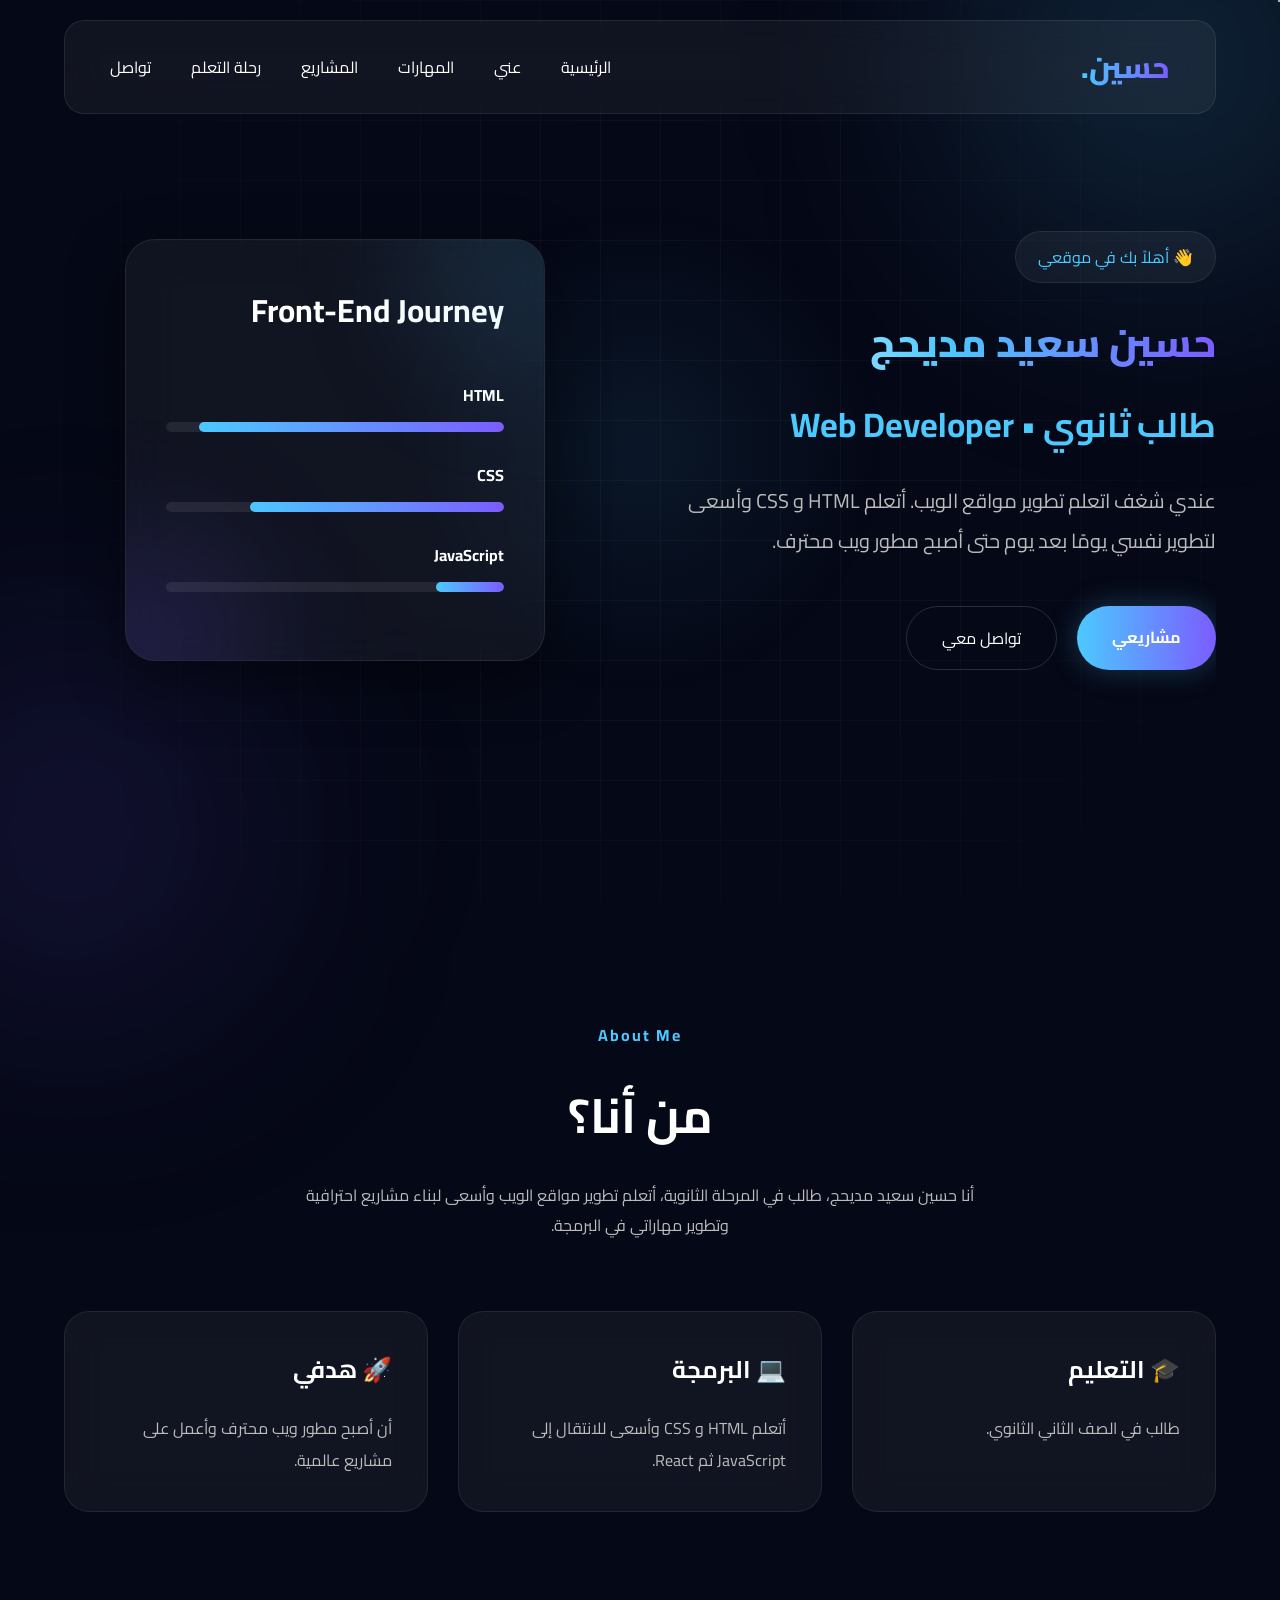
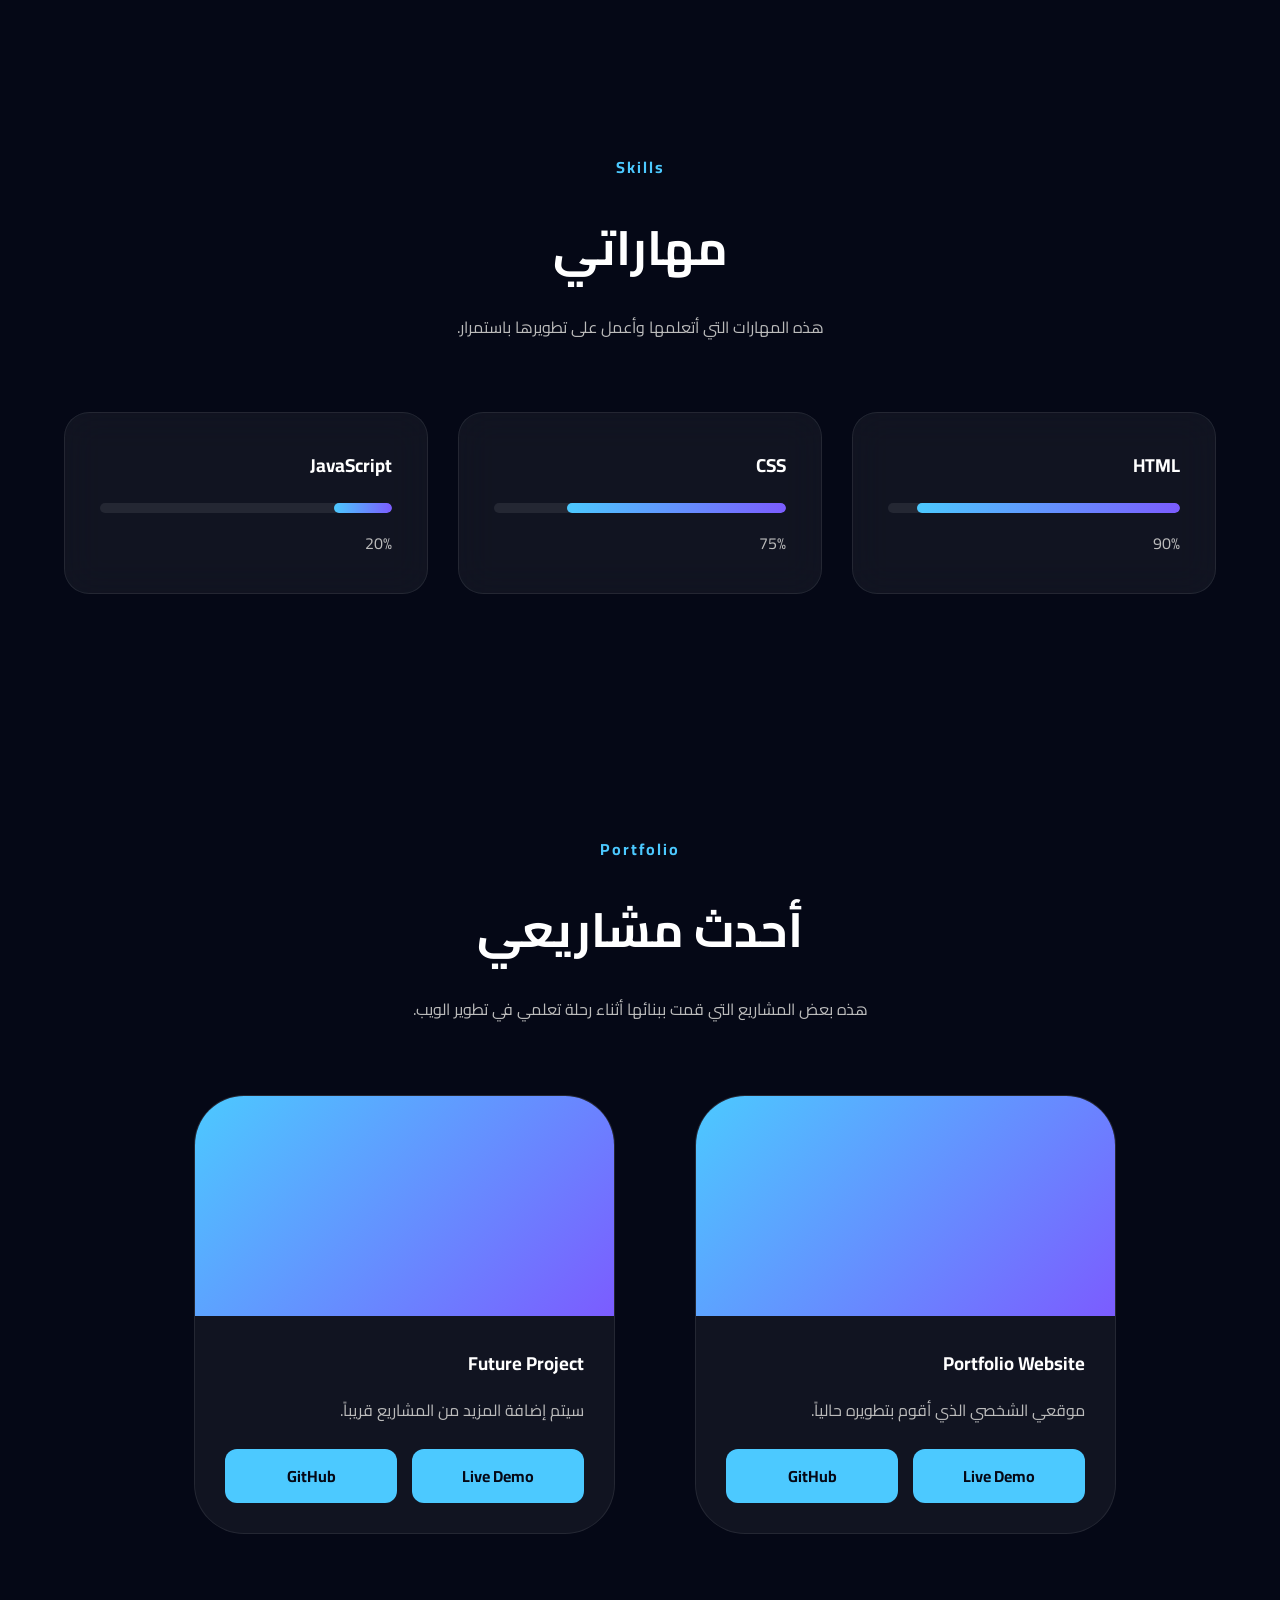
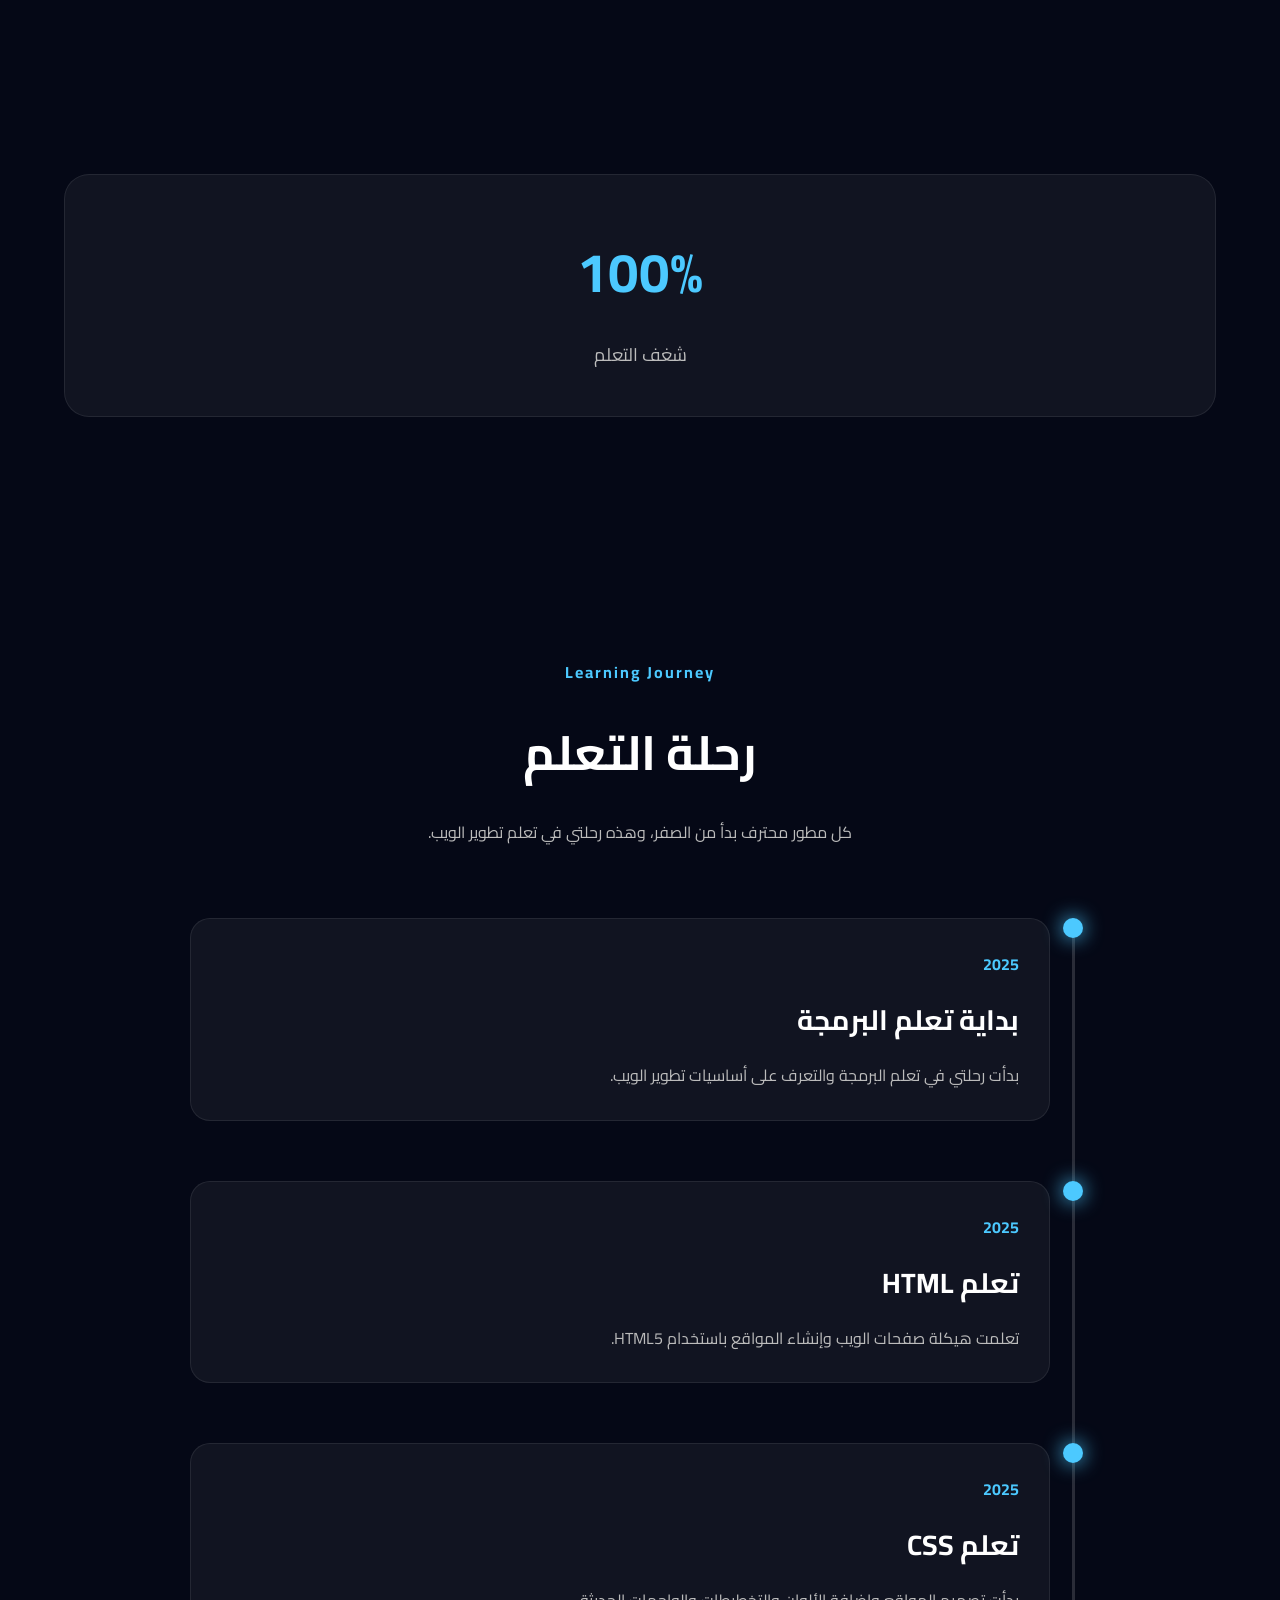
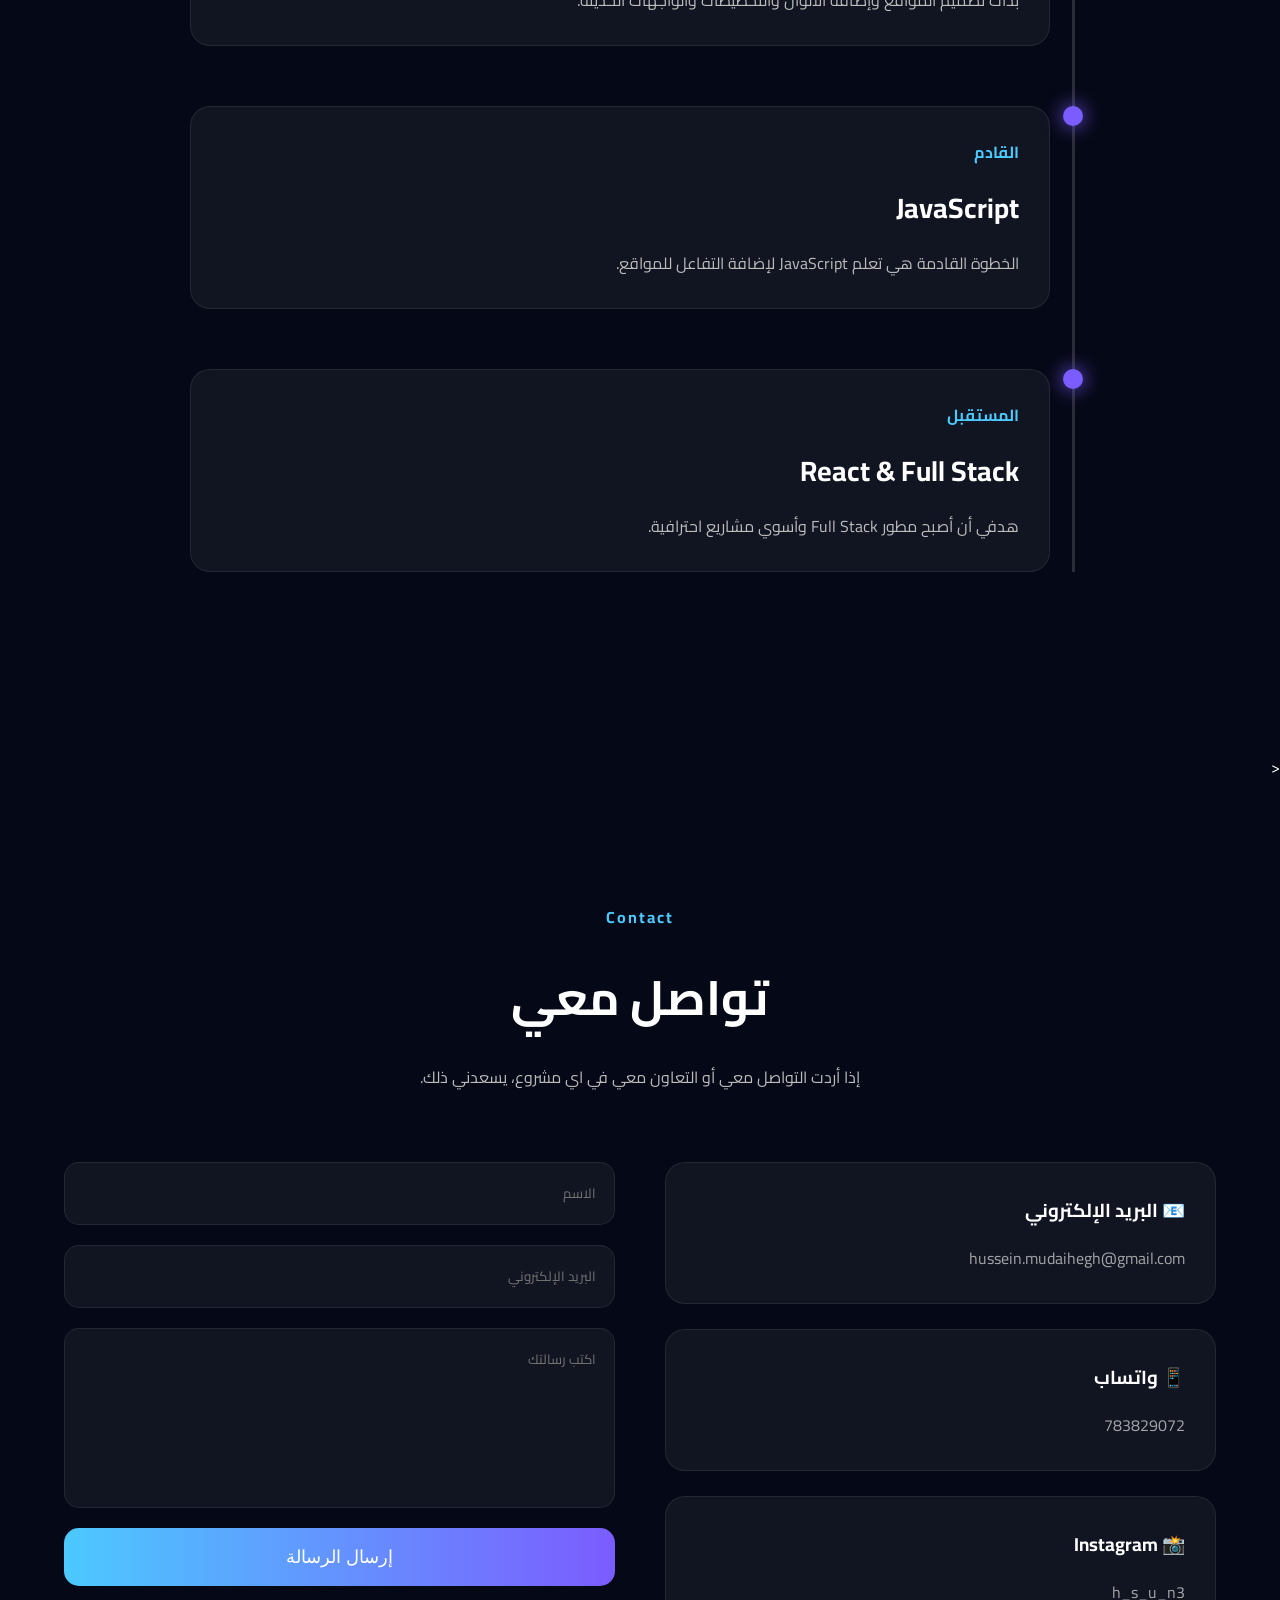
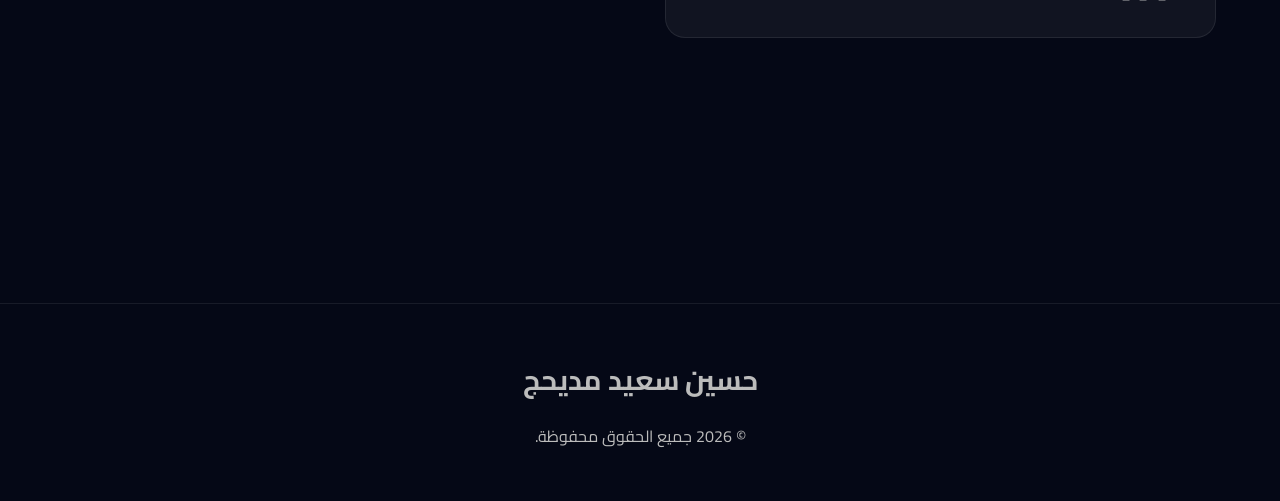
==== index.html @ 12950cfb "Add files via upload" ====
<!DOCTYPE html>
<html lang="ar" dir="rtl">

<head>
    <meta charset="UTF-8">
    <meta name="viewport" content="width=device-width, initial-scale=1.0">

    <title>حسين سعيد مديحج</title>

    <meta name="description" content="الموقع الشخصي لحسين سعيد مديحج">

    <link rel="stylesheet" href="css/style.css">
    <link rel="stylesheet" href="css/animations.css">
    <link rel="stylesheet" href="css/responsive.css">
    <link rel="icon" href="12.png" type="image/png">

    <!-- Google Font -->

    <link rel="preconnect" href="https://fonts.googleapis.com">

    <link rel="preconnect" href="https://fonts.gstatic.com" crossorigin>

    <link href="https://fonts.googleapis.com/css2?family=Cairo:wght@300;400;600;700;800&display=swap" rel="stylesheet">

</head>

<body>
  <div id="stars"></div>

    <!-- ========================= -->
    <!-- Background -->
    <!-- ========================= -->

    <div class="blur blur1"></div>
    <div class="blur blur2"></div>

    <!-- ========================= -->
    <!-- Navbar -->
    <!-- ========================= -->

    <header>

        <nav class="navbar">

            <a href="#" class="logo">
                حسين.
            </a>

            <ul>

              <li><a href="#hero">الرئيسية</a></li>
          
              <li><a href="#about">عني</a></li>
          
              <li><a href="#skills">المهارات</a></li>
          
              <li><a href="#projects">المشاريع</a></li>
          
              <li><a href="#journey">رحلة التعلم</a></li>
          
              <li><a href="#contact">تواصل</a></li>
          
          </ul>
          
        </nav>

    </header>

    <!-- ========================= -->
    <!-- Hero -->
    <!-- ========================= -->

    <section class="hero" id="hero">

        <div class="hero-left">

            <span class="badge">

                👋 أهلاً بك في موقعي

            </span>

            <h1>

                حسين سعيد مديحج

            </h1>

            <h2>

                طالب ثانوي • Web Developer

            </h2>

            <p>

                عندي شغف اتعلم تطوير مواقع الويب.
                أتعلم HTML و CSS وأسعى لتطوير نفسي يومًا بعد يوم حتى أصبح مطور ويب محترف.

            </p>

            <div class="buttons">

              <a href="#projects" class="primary">مشاريعي</a>
              <a href="#contact" class="secondary">تواصل معي</a>
                
            </div>

        </div>

        <div class="hero-right">

            <div class="glass">

                <div class="light light1"></div>

                <div class="light light2"></div>

                <h3>

                    Front-End Journey

                </h3>

                <div class="skill">

                    <span>HTML</span>

                    <div class="progress">

                        <div class="fill html"></div>

                    </div>

                </div>

                <div class="skill">

                    <span>CSS</span>

                    <div class="progress">

                        <div class="fill css"></div>

                    </div>

                </div>

                <div class="skill">

                    <span>JavaScript</span>

                    <div class="progress">

                        <div class="fill js"></div>

                    </div>

                </div>

            </div>

        </div>

    </section>

    <script src="js/main.js"></script>
    <!-- ========================= -->
<!-- About Me -->
<!-- ========================= -->

<section class="about" id="about">

  <div class="container">

      <div class="section-header">

          <span class="section-tag">
              About Me
          </span>

          <h2>
              من أنا؟
          </h2>

          <p>
              أنا حسين سعيد مديحج، طالب في المرحلة الثانوية، أتعلم تطوير مواقع الويب وأسعى لبناء مشاريع احترافية وتطوير مهاراتي في البرمجة.
          </p>

      </div>

      <div class="about-grid">

          <div class="about-card">

              <h3>🎓 التعليم</h3>

              <p>
                  طالب في الصف الثاني الثانوي.
              </p>

          </div>

          <div class="about-card">

              <h3>💻 البرمجة</h3>

              <p>
                  أتعلم HTML و CSS وأسعى للانتقال إلى JavaScript ثم React.
              </p>

          </div>

          <div class="about-card">

              <h3>🚀 هدفي</h3>

              <p>
                  أن أصبح مطور ويب محترف وأعمل على مشاريع عالمية.
              </p>

          </div>

      </div>

  </div>

</section>
<!-- ========================= -->
<!-- Skills -->
<!-- ========================= -->

<section class="skills" id="skills">

  <div class="container">

      <div class="section-header">

          <span class="section-tag">
              Skills
          </span>

          <h2>
              مهاراتي
          </h2>

          <p>
              هذه المهارات التي أتعلمها وأعمل على تطويرها باستمرار.
          </p>

      </div>

      <div class="skills-grid">

          <div class="skill-card">
              <h3>HTML</h3>

              <div class="progress">
                  <div class="fill html"></div>
              </div>

              <span>90%</span>

          </div>

          <div class="skill-card">

              <h3>CSS</h3>

              <div class="progress">
                  <div class="fill css"></div>
              </div>

              <span>75%</span>

          </div>

          <div class="skill-card">

              <h3>JavaScript</h3>

              <div class="progress">
                  <div class="fill js"></div>
              </div>

              <span>20%</span>

          </div>

      </div>

  </div>

</section>
<!-- ========================= -->
<!-- Projects -->
<!-- ========================= -->

<section class="projects" id="projects">  

  <div class="container">

      <div class="section-header">

          <span class="section-tag">
              Portfolio
          </span>

          <h2>
              أحدث مشاريعي
          </h2>

          <p>
              هذه بعض المشاريع التي قمت ببنائها أثناء رحلة تعلمي في تطوير الويب.
          </p>

      </div>

      <div class="projects-grid">


          <div class="project-card">

              <div class="project-image"></div>

              <div class="project-content">

                  <h3>Portfolio Website</h3>

                  <p>
                      موقعي الشخصي الذي أقوم بتطويره حالياً.
                  </p>

                  <div class="project-buttons">

                      <a href="#">Live Demo</a>

                      <a href="#">GitHub</a>

                  </div>

              </div>

          </div>

          <div class="project-card">

              <div class="project-image"></div>

              <div class="project-content">

                  <h3>Future Project</h3>

                  <p>
                      سيتم إضافة المزيد من المشاريع قريباً.
                  </p>

                  <div class="project-buttons">
                    <a href="projects.html">Live Demo</a>

                      <a href="#">GitHub</a>

                  </div>

              </div>

          </div>

      </div>

  </div>

</section>
<!-- ========================= -->
<!-- Statistics -->
<!-- ========================= -->

<section class="stats" id="stats">

  <div class="container">

      <div class="stats-grid">

          <div class="stat-card">

              <h2>100%</h2>

              <p>شغف التعلم</p>

          </div>

      </div>

  </div>

</section>
<!-- ========================= -->
<!-- Learning Journey -->
<!-- ========================= -->

<section class="journey" id="journey">

  <div class="container">

      <div class="section-header">

          <span class="section-tag">
              Learning Journey
          </span>

          <h2>
              رحلة التعلم
          </h2>

          <p>
              كل مطور محترف بدأ من الصفر، وهذه رحلتي في تعلم تطوير الويب.
          </p>

      </div>

      <div class="timeline">

          <div class="timeline-item">

              <div class="timeline-dot"></div>

              <div class="timeline-content">

                  <span>2025</span>

                  <h3>بداية تعلم البرمجة</h3>

                  <p>
                      بدأت رحلتي في تعلم البرمجة والتعرف على أساسيات تطوير الويب.
                  </p>

              </div>

          </div>

          <div class="timeline-item">

              <div class="timeline-dot"></div>

              <div class="timeline-content">

                  <span>2025</span>

                  <h3>تعلم HTML</h3>

                  <p>
                      تعلمت هيكلة صفحات الويب وإنشاء المواقع باستخدام HTML5.
                  </p>

              </div>

          </div>

          <div class="timeline-item">

              <div class="timeline-dot"></div>

              <div class="timeline-content">

                  <span>2025</span>

                  <h3>تعلم CSS</h3>

                  <p>
                      بدأت تصميم المواقع وإضافة الألوان والتخطيطات والواجهات الحديثة.
                  </p>

              </div>

          </div>

          <div class="timeline-item">

              <div class="timeline-dot future"></div>

              <div class="timeline-content">

                  <span>القادم</span>

                  <h3>JavaScript</h3>

                  <p>
                      الخطوة القادمة هي تعلم JavaScript لإضافة التفاعل للمواقع.
                  </p>

              </div>

          </div>

          <div class="timeline-item">

              <div class="timeline-dot future"></div>

              <div class="timeline-content">

                  <span>المستقبل</span>

                  <h3>React & Full Stack</h3>

                  <p>
                      هدفي أن أصبح مطور Full Stack وأسوي مشاريع احترافية.
                  </p>

              </div>

          </div>

      </div>

  </div>

</section>
<!-- ========================= -->
<!-- Contact -->
<!-- ========================= -->

<<section class="contact" id="contact">

  <div class="container">

      <div class="section-header">

          <span class="section-tag">
              Contact
          </span>

          <h2>
              تواصل معي
          </h2>

          <p>
              إذا أردت التواصل معي أو التعاون معي في اي مشروع، يسعدني ذلك.
          </p>

      </div>

      <div class="contact-grid">

          <div class="contact-info">

              <div class="info-card">

                <h3>📧 البريد الإلكتروني</h3>
              
                <a href="mailto:hussein.mudaihegh@gmail.com">
                  <p>hussein.mudaihegh@gmail.com</p>
                </a>
              
              </div>

              <div class="info-card">

                <h3>📱 واتساب</h3>
              
                <a href="https://wa.me/967783829072" target="_blank">
                  <p>783829072</p>
                </a>
              
              </div>

              <div class="info-card">

                <h3>📸 Instagram</h3>
              
                <a href="https://www.instagram.com/h_s_u_n3" target="_blank">
                  <p>h_s_u_n3</p>
                </a>
              
              </div>

          </div>

          <form class="contact-form">

              <input type="text" placeholder="الاسم">

              <input type="email" placeholder="البريد الإلكتروني">

              <textarea placeholder="اكتب رسالتك"></textarea>

              <button type="submit">
                  إرسال الرسالة
              </button>

          </form>

      </div>

  </div>

</section>
<footer>

  <div class="container">

      <h3>حسين سعيد مديحج</h3>

      <p>
          © 2026 جميع الحقوق محفوظة.
      </p>

  </div>

</footer>
<script src="js/main.js"></script>
</body>

</html>
---- css/style.css ----
/* ========================================
   PORTFOLIO WEBSITE
   Author : ChatGPT
   Version : 1.0
======================================== */

/* ==========================
   Reset
========================== */

*{
  margin:0;
  padding:0;
  box-sizing:border-box;
}

html{
  scroll-behavior:smooth;
}

body{

  font-family:"Cairo",sans-serif;

  background:#050816;

  color:#fff;

  overflow-x:hidden;

}

/* ==========================
 Variables
========================== */

:root{

  --primary:#4cc9ff;

  --secondary:#7b5cff;

  --white:#ffffff;

  --gray:#bcbcbc;

  --dark:#050816;

  --glass:rgba(255,255,255,.05);

}

/* ==========================
 Selection
========================== */

::selection{

  background:var(--primary);

  color:#000;

}

/* ==========================
 Scrollbar
========================== */

::-webkit-scrollbar{

  width:10px;

}

::-webkit-scrollbar-track{

  background:#071020;

}

::-webkit-scrollbar-thumb{

  background:linear-gradient(var(--primary),var(--secondary));

  border-radius:30px;

}

/* ==========================
 Background
========================== */

.blur{

  position:fixed;

  border-radius:50%;

  filter:blur(120px);

  z-index:-1;

}

.blur1{

  width:420px;

  height:420px;

  background:#4cc9ff25;

  top:-150px;

  right:-100px;

}

.blur2{

  width:380px;

  height:380px;

  background:#7b5cff20;

  bottom:-120px;

  left:-120px;

}

/* ==========================
 Navbar
========================== */

header{

  position:fixed;

  width:100%;

  top:0;

  z-index:1000;

}

.navbar{

  width:90%;

  max-width:1300px;

  margin:20px auto;

  padding:18px 45px;

  display:flex;

  justify-content:space-between;

  align-items:center;

  background:rgba(255,255,255,.05);

  backdrop-filter:blur(18px);

  border:1px solid rgba(255,255,255,.08);

  border-radius:20px;

}

.logo{

  text-decoration:none;

  font-size:30px;

  font-weight:800;

  background:linear-gradient(90deg,var(--primary),var(--secondary));

  -webkit-background-clip:text;

  -webkit-text-fill-color:transparent;

}

.navbar ul{

  display:flex;

  list-style:none;

  gap:40px;

}

.navbar ul li a{

  position:relative;

  text-decoration:none;

  color:white;

  transition:.3s;

}

.navbar ul li a::after{

  content:"";

  position:absolute;

  right:0;

  bottom:-8px;

  width:0;

  height:2px;

  background:#ffffff;

  border-radius:10px;

  transition:width .35s ease;

}

.navbar ul li a.active::after{
/*=================================
        ACTIVE NAVBAR
=================================*/

.navbar ul li a{

  position:relative;
  color:white;
  text-decoration:none;
  transition:.3s;

}

.navbar ul li a::after{

  content:"";
  position:absolute;
  left:50%;
  bottom:-10px;
  transform:translateX(-50%);
  width:0;
  height:2px;
  background:#4cc9ff;
  border-radius:50px;
  transition:.3s;

}

.navbar ul li a:hover::after{

  width:100%;

}

.navbar ul li a.active{

  color:var(--primary);

}

.navbar ul li a.active::after{

  width:100%;

}
}
/* ==========================
   Hero Section
========================== */

.hero{

  width:90%;

  max-width:1300px;

  margin:auto;

  min-height:100vh;

  display:flex;

  justify-content:space-between;

  align-items:center;

  gap:70px;

}

.hero-left{

  flex:1;

}

.badge{

  display:inline-block;

  padding:10px 22px;

  border-radius:50px;

  background:rgba(255,255,255,.05);

  border:1px solid rgba(255,255,255,.08);

  margin-bottom:30px;

  color:var(--primary);

}

.hero-left h1{

  font-size:40px;

  line-height:1.5;

  margin-bottom:20px;

  font-weight:800;

}

.hero-left h2{

  color:var(--primary);

  font-size:34px;

  margin-bottom:25px;

  font-weight:700;

}

.hero-left p{

  color:var(--gray);

  font-size:20px;

  line-height:2;

  max-width:650px;

  margin-bottom:45px;
  
}

/* ==========================
 Buttons
========================== */

.buttons{

  display:flex;

  gap:20px;

}

.primary{

  text-decoration:none;

  padding:16px 35px;

  border-radius:50px;

  background:linear-gradient(
      90deg,
      var(--primary),
      var(--secondary)
  );

  color:white;

  font-weight:bold;

  transition:.35s;

}

.primary:hover{

  transform:translateY(-6px);

  box-shadow:

  0 20px 40px rgba(76,201,255,.35);

}

.secondary{

  text-decoration:none;

  padding:16px 35px;

  border-radius:50px;

  border:1px solid rgba(255,255,255,.15);

  color:white;

  transition:.35s;

}

.secondary:hover{

  background:white;

  color:#050816;

}

/* ==========================
 Right Side
========================== */

.hero-right{

  flex:1;

  display:flex;

  justify-content:center;

}
/* ==========================
   Glass Card
========================== */

.glass{

  width:420px;

  padding:40px;

  border-radius:30px;

  background:rgba(255,255,255,.05);

  backdrop-filter:blur(25px);

  border:1px solid rgba(255,255,255,.08);

  position:relative;

  overflow:hidden;

  box-shadow:

  0 20px 60px rgba(0,0,0,.4);

}

.glass h3{

  font-size:32px;

  margin-bottom:40px;

}

.skill{

  margin-bottom:28px;

}

.skill span{

  display:block;

  margin-bottom:12px;

  font-weight:700;

}

.progress{

  width:100%;

  height:10px;

  background:rgba(255,255,255,.08);

  border-radius:30px;

  overflow:hidden;

}

.fill{

  height:100%;

  border-radius:30px;

  background:linear-gradient(
      90deg,
      var(--primary),
      var(--secondary)
  );

}

.html{

  width:90%;

}

.css{

  width:75%;

}

.js{

  width:20%;

}

/* ==========================
 Lights
========================== */

.light{

  position:absolute;

  border-radius:50%;

  filter:blur(70px);

}

.light1{

  width:170px;

  height:170px;

  background:#4cc9ff30;

  top:-60px;

  right:-60px;

}

.light2{

  width:170px;

  height:170px;

  background:#7b5cff30;

  bottom:-60px;

  left:-60px;

}

.glass:hover{

  transform:translateY(-10px);

  transition:.4s;

}
/* ==========================
   Section Spacing
========================== */

section{

  padding:120px 0;

}

.container{

  width:90%;

  max-width:1300px;

  margin:auto;

}

.title{

  font-size:48px;

  margin-bottom:20px;

  text-align:center;

}

.subtitle{

  text-align:center;

  color:var(--gray);

  max-width:700px;

  margin:0 auto 80px;

  line-height:2;

}

/* ==========================
 Hover Effects
========================== */

.navbar{

  transition:.35s;

}

.navbar:hover{

  background:rgba(255,255,255,.08);

}

.logo{

  transition:.35s;

}

.logo:hover{

  transform:scale(1.08);

}

.primary,
.secondary,
.glass{

  transition:.35s ease;

}

.primary:active{

  transform:scale(.95);

}

.secondary:active{

  transform:scale(.95);

}

/* ==========================
 Smooth Animation
========================== */

.hero-left{

  animation:leftAnimation 1s ease;

}

.hero-right{

  animation:rightAnimation 1s ease;

}

@keyframes leftAnimation{

  from{

      opacity:0;

      transform:translateX(-80px);

  }

  to{

      opacity:1;

      transform:translateX(0);

  }

}

@keyframes rightAnimation{

  from{

      opacity:0;

      transform:translateX(80px);

  }

  to{

      opacity:1;

      transform:translateX(0);

  }

}
/* ==========================
   Floating Animation
========================== */

.glass{

  animation:floating 5s ease-in-out infinite;

}

@keyframes floating{

  0%{

      transform:translateY(0);

  }

  50%{

      transform:translateY(-15px);

  }

  100%{

      transform:translateY(0);

  }

}

/* ==========================
 Glow Effect
========================== */

.primary{

  box-shadow:

  0 0 30px rgba(76,201,255,.25);

}

.glass::before{

  content:"";

  position:absolute;

  inset:0;

  background:

  linear-gradient(

  120deg,

  transparent,

  rgba(255,255,255,.06),

  transparent

  );

  transform:translateX(-120%);

  transition:.8s;

}

.glass:hover::before{

  transform:translateX(120%);

}

/* ==========================
 Text Gradient
========================== */

.hero h1{

  background:

  linear-gradient(

  90deg,

  #ffffff,

  #4cc9ff,

  #7b5cff

  );

  -webkit-background-clip:text;

  -webkit-text-fill-color:transparent;

}
/* ==========================
   Footer
========================== */

footer{

  padding:50px 0;

  text-align:center;

  color:var(--gray);

  border-top:1px solid rgba(255,255,255,.08);

  margin-top:120px;

}

/* ==========================
 Responsive
========================== */

@media(max-width:992px){

.hero{

flex-direction:column;

padding-top:180px;

text-align:center;

}

.buttons{

justify-content:center;

}

.navbar{

padding:18px 25px;

}

.navbar ul{

gap:20px;

}

.hero-left h1{

font-size:55px;

}

.hero-left h2{

font-size:28px;

}

}

@media(max-width:768px){

.navbar{

flex-direction:column;

gap:20px;

}

.navbar ul{

flex-wrap:wrap;

justify-content:center;

}

.glass{

width:100%;

}

.hero-left h1{

font-size:42px;

}

.title{

font-size:38px;

}

}
/*=================================
        ABOUT
=================================*/

.about{

  padding:120px 0;

}

.section-header{

  text-align:center;

  margin-bottom:70px;

}

.section-tag{

  color:var(--primary);

  font-weight:bold;

  letter-spacing:2px;

}

.section-header h2{

  font-size:52px;

  margin:20px 0;

}

.section-header p{

  max-width:700px;

  margin:auto;

  color:var(--gray);

  line-height:2;

}

.about-grid{

  display:grid;

  grid-template-columns:repeat(3,1fr);

  gap:30px;

}

.about-card{

  background:rgba(255,255,255,.05);

  backdrop-filter:blur(18px);

  border:1px solid rgba(255,255,255,.08);

  border-radius:25px;

  padding:35px;

  transition:.4s;

}

.about-card:hover{

  transform:translateY(-10px);

  border-color:var(--primary);

  box-shadow:0 20px 40px rgba(76,201,255,.15);

}

.about-card h3{

  margin-bottom:20px;

  font-size:24px;

}

.about-card p{

  color:var(--gray);

  line-height:2;

}
/*=================================
        SKILLS
=================================*/

.skills{

  padding:120px 0;

}

.skills-grid{

  display:grid;

  grid-template-columns:repeat(3,1fr);

  gap:30px;

}

.skill-card{

  background:rgba(255,255,255,.05);

  border:1px solid rgba(255,255,255,.08);

  backdrop-filter:blur(18px);

  border-radius:25px;

  padding:35px;

  transition:.4s;

}

.skill-card:hover{

  transform:translateY(-10px);

  border-color:var(--primary);

  box-shadow:0 20px 40px rgba(76,201,255,.2);

}

.skill-card h3{

  margin-bottom:20px;

}

.skill-card span{

  display:block;

  margin-top:15px;

  color:var(--gray);

}
/*=================================
        PROJECTS
=================================*/

.projects{

  padding:120px 0;

}

.projects-grid{

  display:grid;

  grid-template-columns:repeat(2,1fr);

  gap:80px;

  width:80%;
  margin-right: 100px;


}

.project-card{

  background:rgba(255,255,255,.05);

  border:1px solid rgba(255,255,255,.08);

  border-radius:50px;

  overflow:hidden;

  transition:.4s;


}

.project-card:hover{

  transform:translateY(-12px);

  box-shadow:0 20px 45px rgba(76,201,255,.2);

}

.project-image{

  height:220px;

  background:linear-gradient(
      135deg,
      #4cc9ff,
      #7b5cff
  );

}

.project-content{

  padding:30px;

}

.project-content h3{

  margin-bottom:15px;

}

.project-content p{

  color:var(--gray);

  line-height:1.8;

  margin-bottom:25px;

}

.project-buttons{

  display:flex;

  gap:15px;

}

.project-buttons a{

  flex:1;

  text-align:center;

  padding:12px;

  border-radius:12px;

  text-decoration:none;

  background:var(--primary);

  color:#050816;

  font-weight:bold;

  transition:.3s;

}

.project-buttons a:hover{

  transform:translateY(-4px);

}
/*=================================
        STATISTICS
=================================*/

.stats{

    padding:120px 0;

}

.stats-grid{

    display:inline;

    grid-template-columns:repeat(4,1fr);

    gap:50px;

}

.stat-card{

    background:rgba(255,255,255,.05);

    border:1px solid rgba(255,255,255,.08);

    border-radius:25px;

    padding:45px 20px;

    text-align:center;

    transition:.35s;

}

.stat-card:hover{

    transform:translateY(-10px);

    border-color:var(--primary);

    box-shadow:0 20px 40px rgba(76,201,255,.2);

}

.stat-card h2{

    font-size:55px;

    color:var(--primary);

    margin-bottom:15px;

}

.stat-card p{

    color:var(--gray);

    font-size:18px;

}
/*=================================
      LEARNING JOURNEY
=================================*/

.journey{

  padding:120px 0;

}

.timeline{

  position:relative;

  max-width:900px;

  margin:auto;

  padding-right:40px;

}

.timeline::before{

  content:"";

  position:absolute;

  right:15px;

  top:0;

  width:3px;

  height:100%;

  background:rgba(255,255,255,.15);

}

.timeline-item{

  position:relative;

  margin-bottom:60px;

}

.timeline-dot{

  position:absolute;

  right:-33px;

  width:20px;

  height:20px;

  border-radius:50%;

  background:var(--primary);

  box-shadow:0 0 20px var(--primary);

}

.future{

  background:var(--secondary);

  box-shadow:0 0 20px var(--secondary);

}

.timeline-content{

  background:rgba(255,255,255,.05);

  border:1px solid rgba(255,255,255,.08);

  border-radius:20px;

  padding:30px;

  transition:.35s;

}

.timeline-content:hover{

  transform:translateX(-10px);

  border-color:var(--primary);

}

.timeline-content span{

  color:var(--primary);

  font-weight:bold;

}

.timeline-content h3{

  margin:15px 0;

  font-size:28px;

}

.timeline-content p{

  color:var(--gray);

  line-height:1.8;

}
/*=================================
            CONTACT
=================================*/

.contact{

  padding:120px 0;

}

.contact-grid{

  display:grid;

  grid-template-columns:1fr 1fr;

  gap:50px;}

.info-card {
  background: rgba(255,255,255,.05);
  border: 1px solid rgba(255,255,255,.08);
  padding: 30px;
  border-radius: 20px;
  margin-bottom: 25px;
  transition: all .35s ease;
}

.info-card:hover {
  transform: translateY(-8px);
  background: rgba(255,255,255,.08);
  border: 1px solid rgba(255,255,255,.15);
  box-shadow: 0 10px 30px rgba(0,0,0,.3);
}

.info-card a {
  text-decoration: none;
  color: inherit;
  display: block;
}

.info-card p {
  margin-top: 10px;
  opacity: 0.85;
}
.info-card:hover{

  transform:translateY(-8px);

  border-color:var(--primary);

}

.info-card h3{

  margin-bottom:15px;

}

.info-card p{

  color:var(--gray);

}

.contact-form{

  display:flex;

  flex-direction:column;

  gap:20px;

}

.contact-form input,

.contact-form textarea{

  background:rgba(255,255,255,.05);

  border:1px solid rgba(255,255,255,.08);

  color:white;

  padding:18px;

  border-radius:15px;

  font-family:"Cairo",sans-serif;

  outline:none;

}

.contact-form textarea{

  height:180px;

  resize:none;

}

.contact-form button{

  padding:18px;

  border:none;

  border-radius:15px;

  background:linear-gradient(90deg,var(--primary),var(--secondary));

  color:white;

  font-size:18px;

  cursor:pointer;

  transition:.35s;

}

.contact-form button:hover{

  transform:translateY(-5px);

  box-shadow:0 15px 35px rgba(76,201,255,.3);

}
/*=================================
            FOOTER
=================================*/

footer{

  margin-top:120px;

  padding:50px 20px;

  text-align:center;

  border-top:1px solid rgba(255,255,255,.08);

}

footer h3{

  font-size:28px;

  margin-bottom:15px;

}

footer p{

  color:var(--gray);

}
/*=================================
        STARS BACKGROUND
=================================*/

#stars{

  position:fixed;
  
  top:0;
  
  left:0;
  
  width:100%;
  
  height:100%;
  
  overflow:hidden;
  
  z-index:-2;
  
  }
  
  #stars::before{
  
  content:"";
  
  position:absolute;
  
  width:2px;
  
  height:2px;
  
  background:white;
  
  box-shadow:
  
  50px 80px white,
  120px 150px white,
  200px 300px white,
  340px 180px white,
  500px 100px white,
  620px 350px white,
  760px 220px white,
  900px 150px white,
  1050px 320px white,
  1200px 100px white,
  1350px 260px white,
  1500px 400px white;
  
  animation:starsMove 18s linear infinite;
  
  opacity:.7;
  
  }
  
  @keyframes starsMove{
  
  0%{
  
  transform:translateY(0);
  
  }
  
  100%{
  
  transform:translateY(-400px);
  
  }
  
  }
  /*=================================
     Glow Mouse Background
=================================*/

body::after{

  content:"";
  
  position:fixed;
  
  width:500px;
  
  height:500px;
  
  background:radial-gradient(circle,
  rgba(76,201,255,.08),
  transparent 70%);
  
  top:50%;
  
  left:50%;
  
  transform:translate(-50%,-50%);
  
  pointer-events:none;
  
  z-index:-1;
  
  animation:glowMove 6s ease infinite;
  
  }
  
  @keyframes glowMove{
  
  0%{
  
  transform:translate(-50%,-50%) scale(1);
  
  }
  
  50%{
  
  transform:translate(-45%,-55%) scale(1.2);
  
  }
  
  100%{
  
  transform:translate(-50%,-50%) scale(1);
  
  }
  
  }
  /*=================================
        ACTIVE NAVBAR
=================================*/

.navbar ul li a{

  position:relative;
  transition:.3s;

}

.navbar ul li a::after{

  content:"";
  position:absolute;
  bottom:-8px;
  right:0;
  width:0;
  height:2px;
  background:var(--primary);
  transition:.3s;

}

.navbar ul li a.active::after{

  width:100%;

}

.navbar ul li a.active{

  color:var(--primary);

}
/*=================================
        FLOATING SHAPES
=================================*/

.hero{

  position:relative;

  overflow:hidden;

}

/*=================================
      PREMIUM BACKGROUND
=================================*/

body{

  position:relative;

  overflow-x:hidden;

}

body::before{

  content:"";

  position:fixed;

  inset:0;

  background:

  linear-gradient(rgba(255,255,255,.03) 1px, transparent 1px),

  linear-gradient(90deg, rgba(255,255,255,.03) 1px, transparent 1px);

  background-size:60px 60px;

  mask-image:radial-gradient(circle at center, black 40%, transparent 90%);
  -webkit-mask-image:radial-gradient(circle at center, black 40%, transparent 90%);

  z-index:-3;

  pointer-events:none;

}
/*=================================
        SECTION SPACING
=================================*/

section{

  position:relative;

  padding:140px 0;

}

.section-header{

  text-align:center;

  margin-bottom:70px;

}

.section-header h2{

  font-size:48px;

  margin:20px 0;

}

.section-header p{

  max-width:700px;

  margin:auto;

  color:var(--gray);

  line-height:1.9;

}/*=================================
      PREMIUM BUTTONS
=================================*/

.btn-primary,
.btn-secondary{

    position:relative;

    overflow:hidden;

}

.btn-primary::before,
.btn-secondary::before{

    content:"";

    position:absolute;

    top:0;

    left:-120%;

    width:60%;

    height:100%;

    background:rgba(255,255,255,.35);

    transform:skewX(-25deg);

    transition:.7s;

}

.btn-primary:hover::before,
.btn-secondary:hover::before{

    left:140%;

}

.btn-primary{

    box-shadow:0 15px 40px rgba(76,201,255,.25);

}

.btn-primary:hover{

    transform:translateY(-6px);

    box-shadow:0 20px 50px rgba(76,201,255,.45);

}

.btn-secondary:hover{

    transform:translateY(-6px);

}
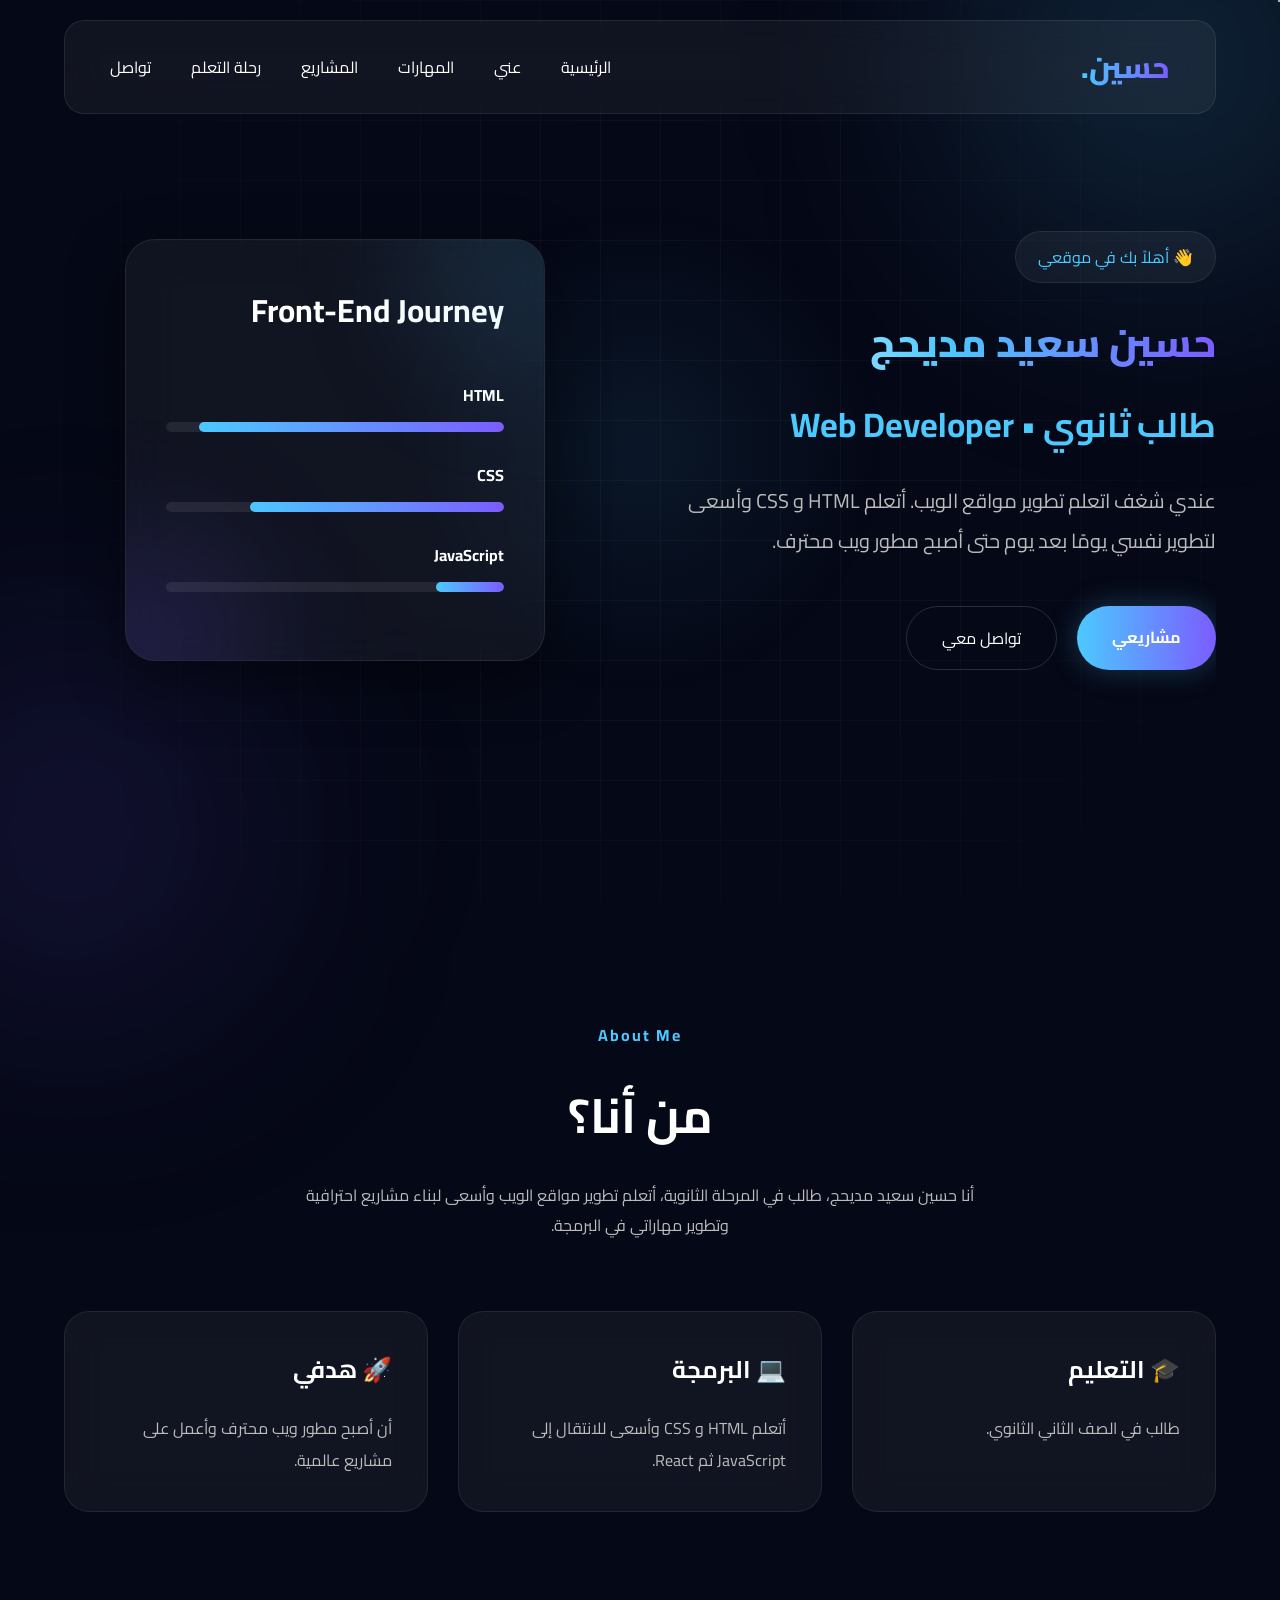
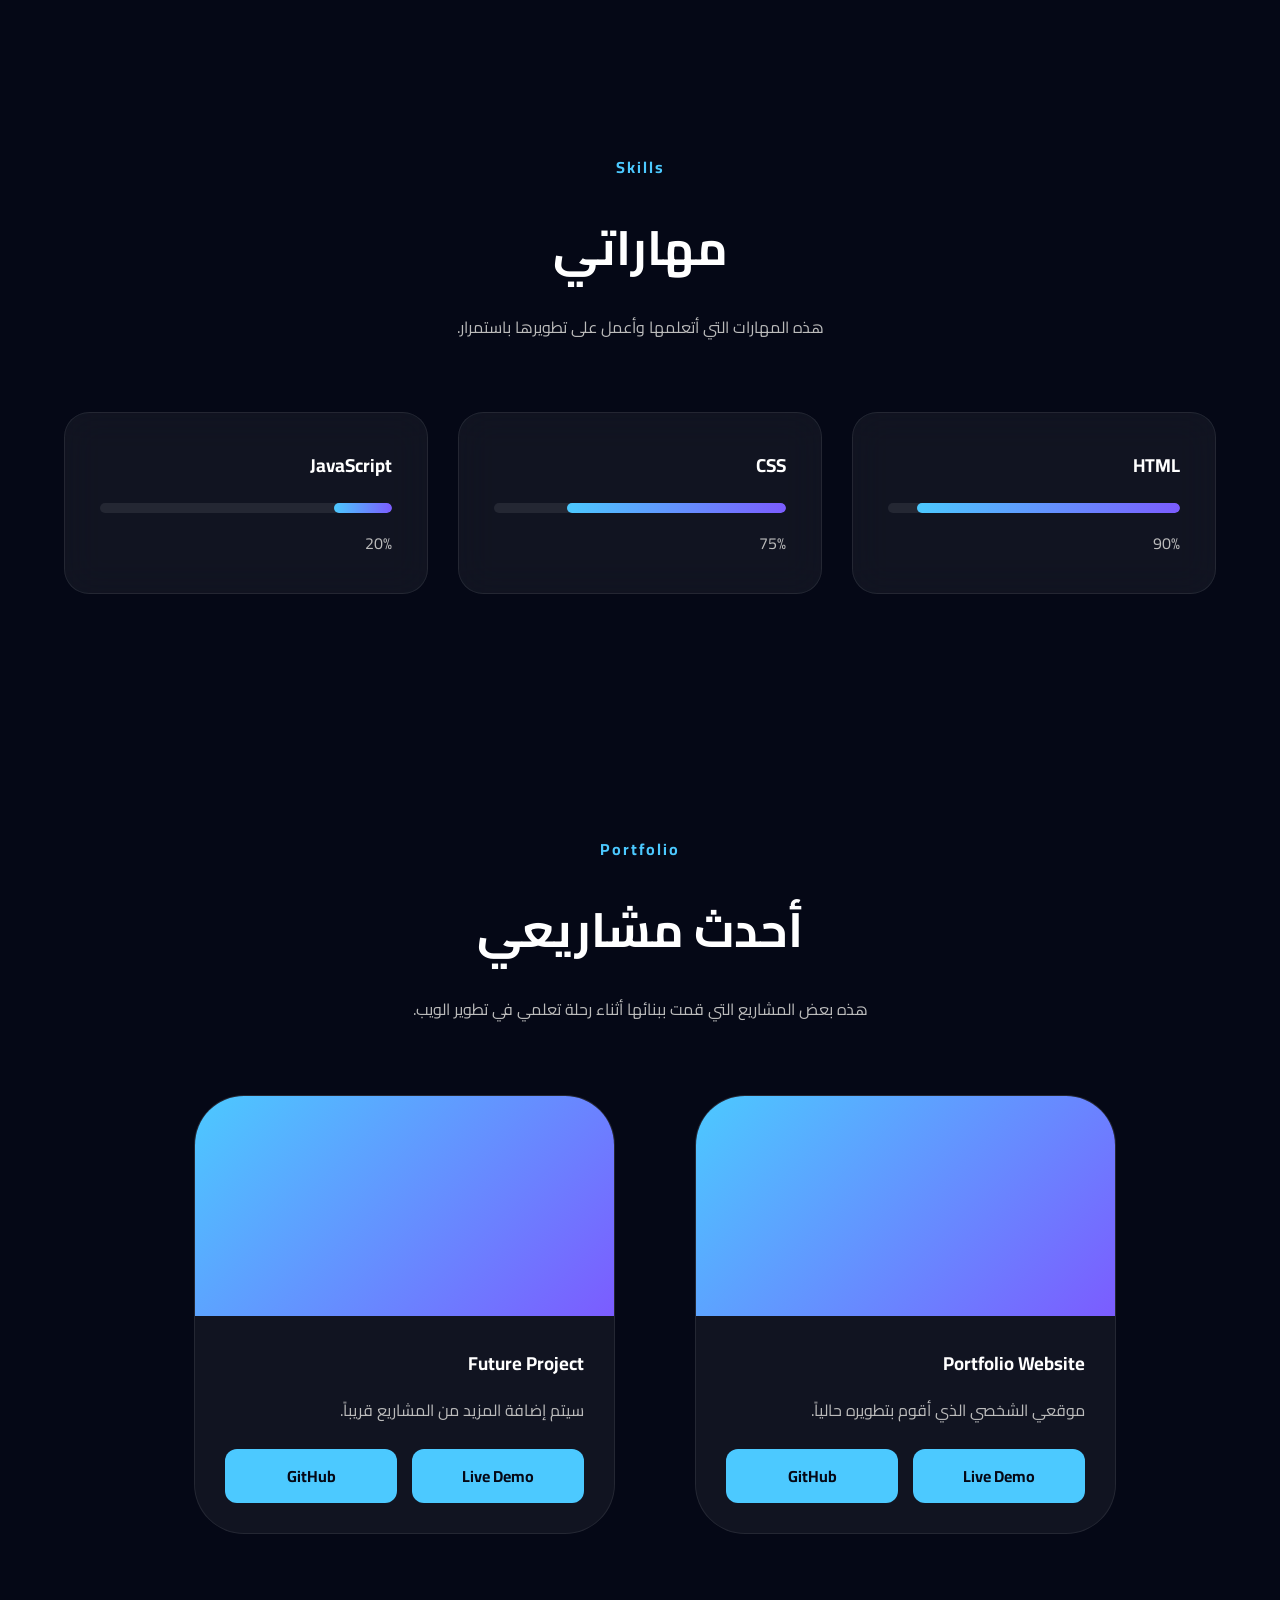
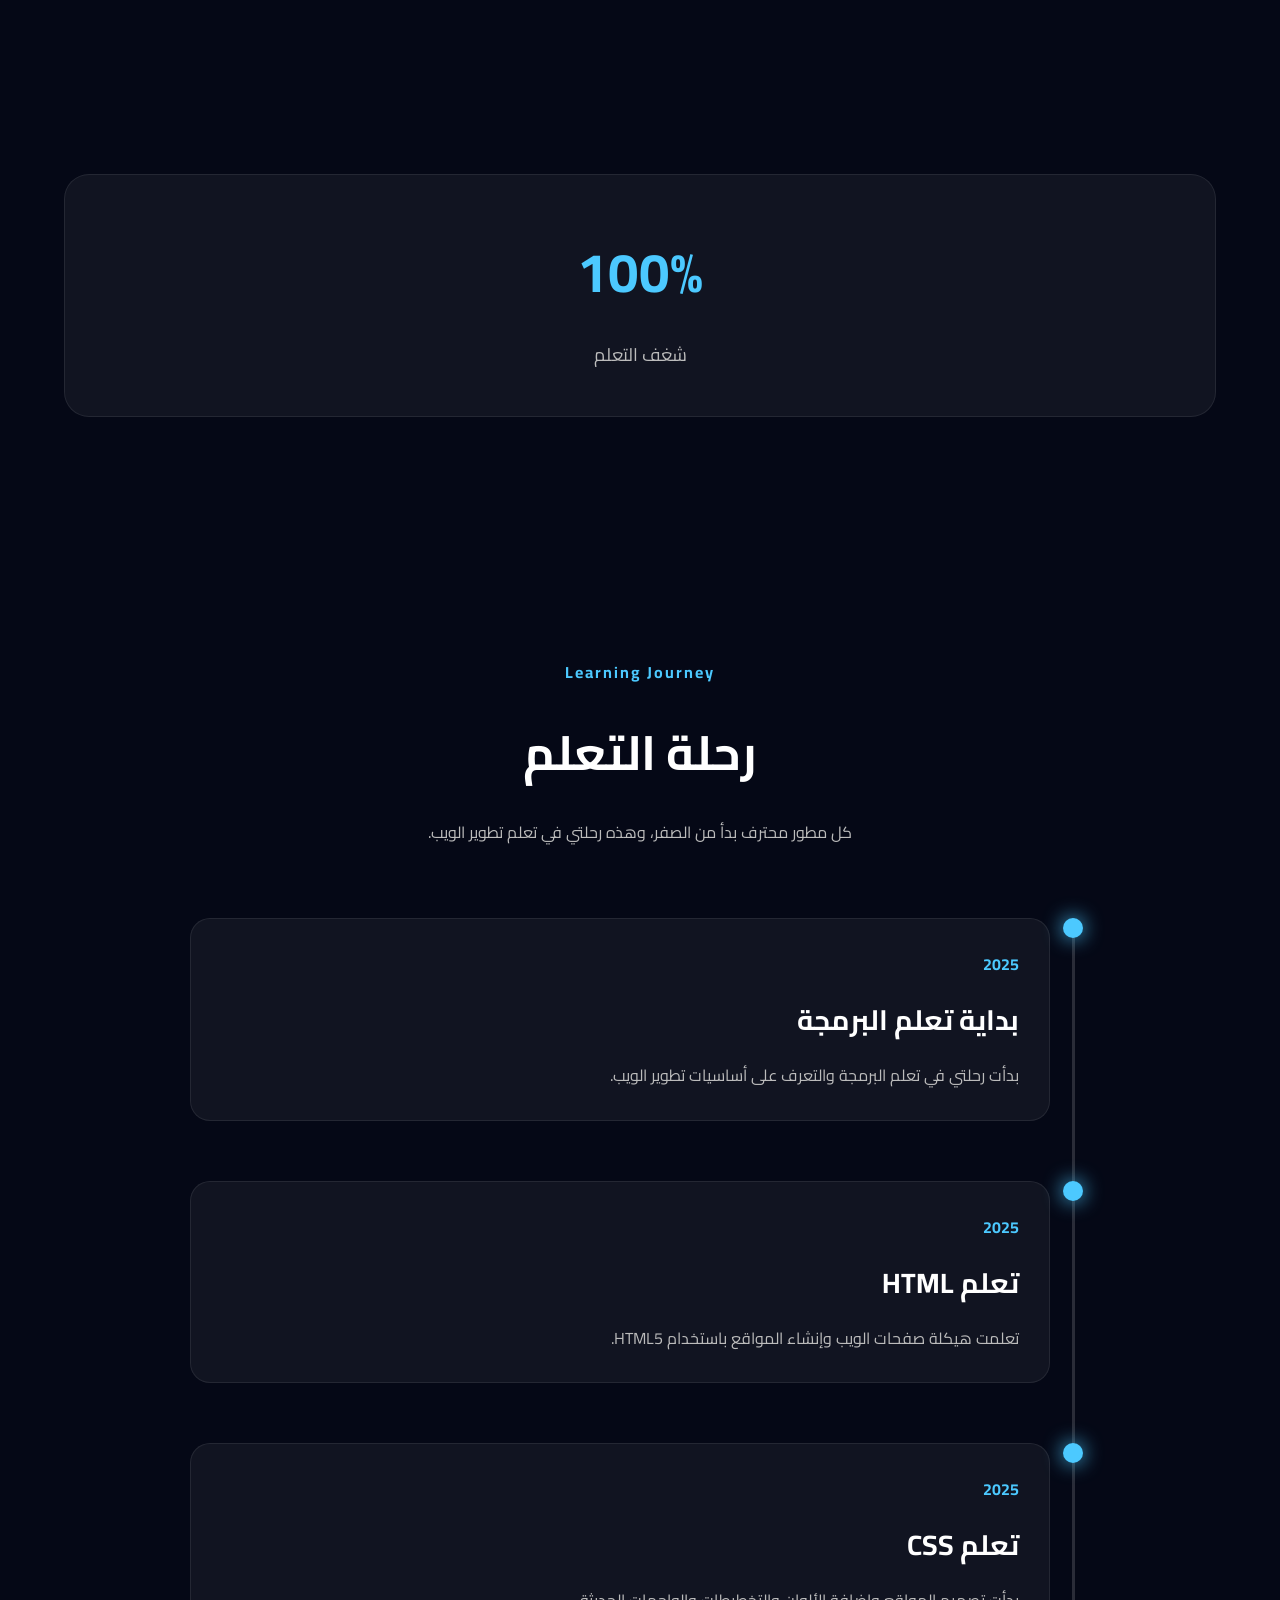
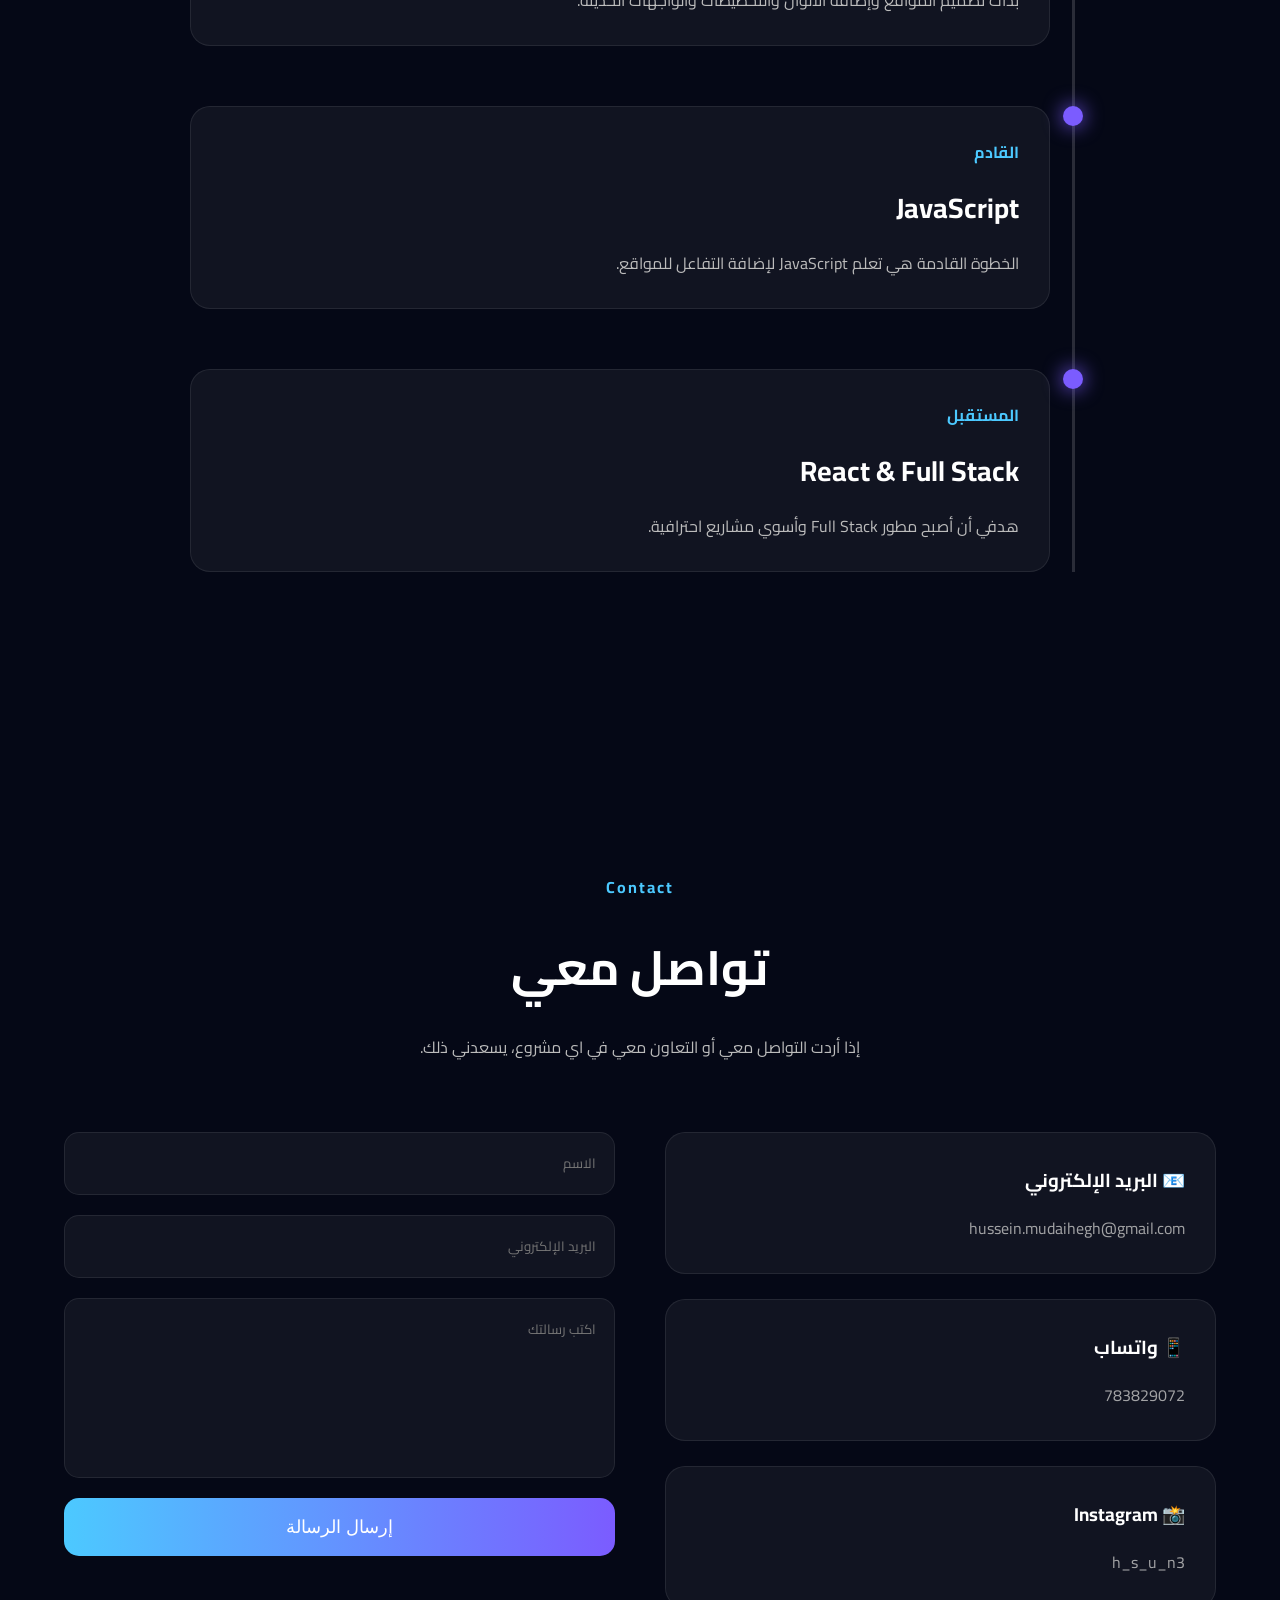
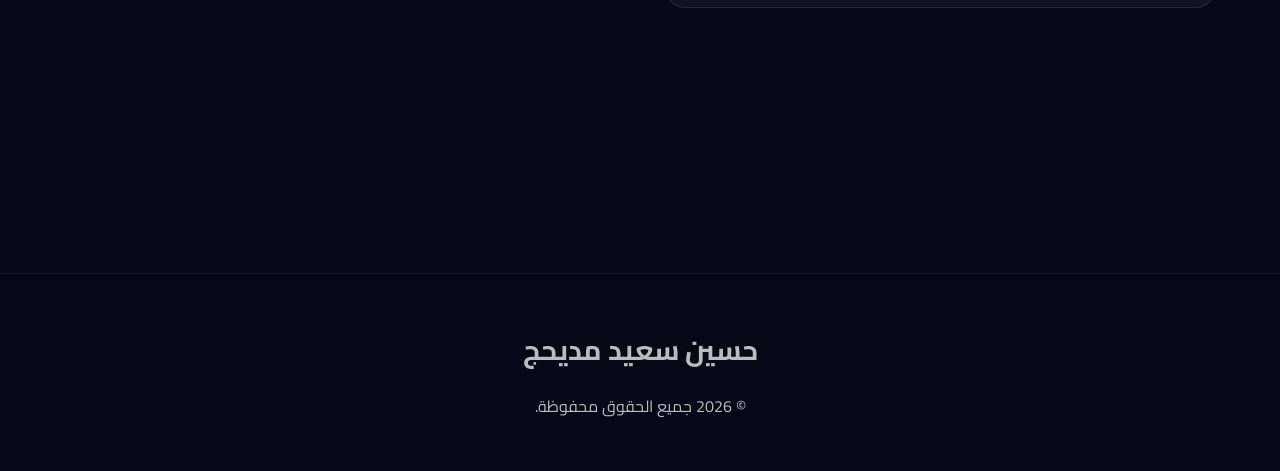
==== commit df217d2d: "Add files via upload" ====
--- a/index.html
+++ b/index.html
@@ -519,7 +519,7 @@
 <!-- Contact -->
 <!-- ========================= -->
 
-<<section class="contact" id="contact">
+<section class="contact" id="contact">
 
   <div class="container">
 
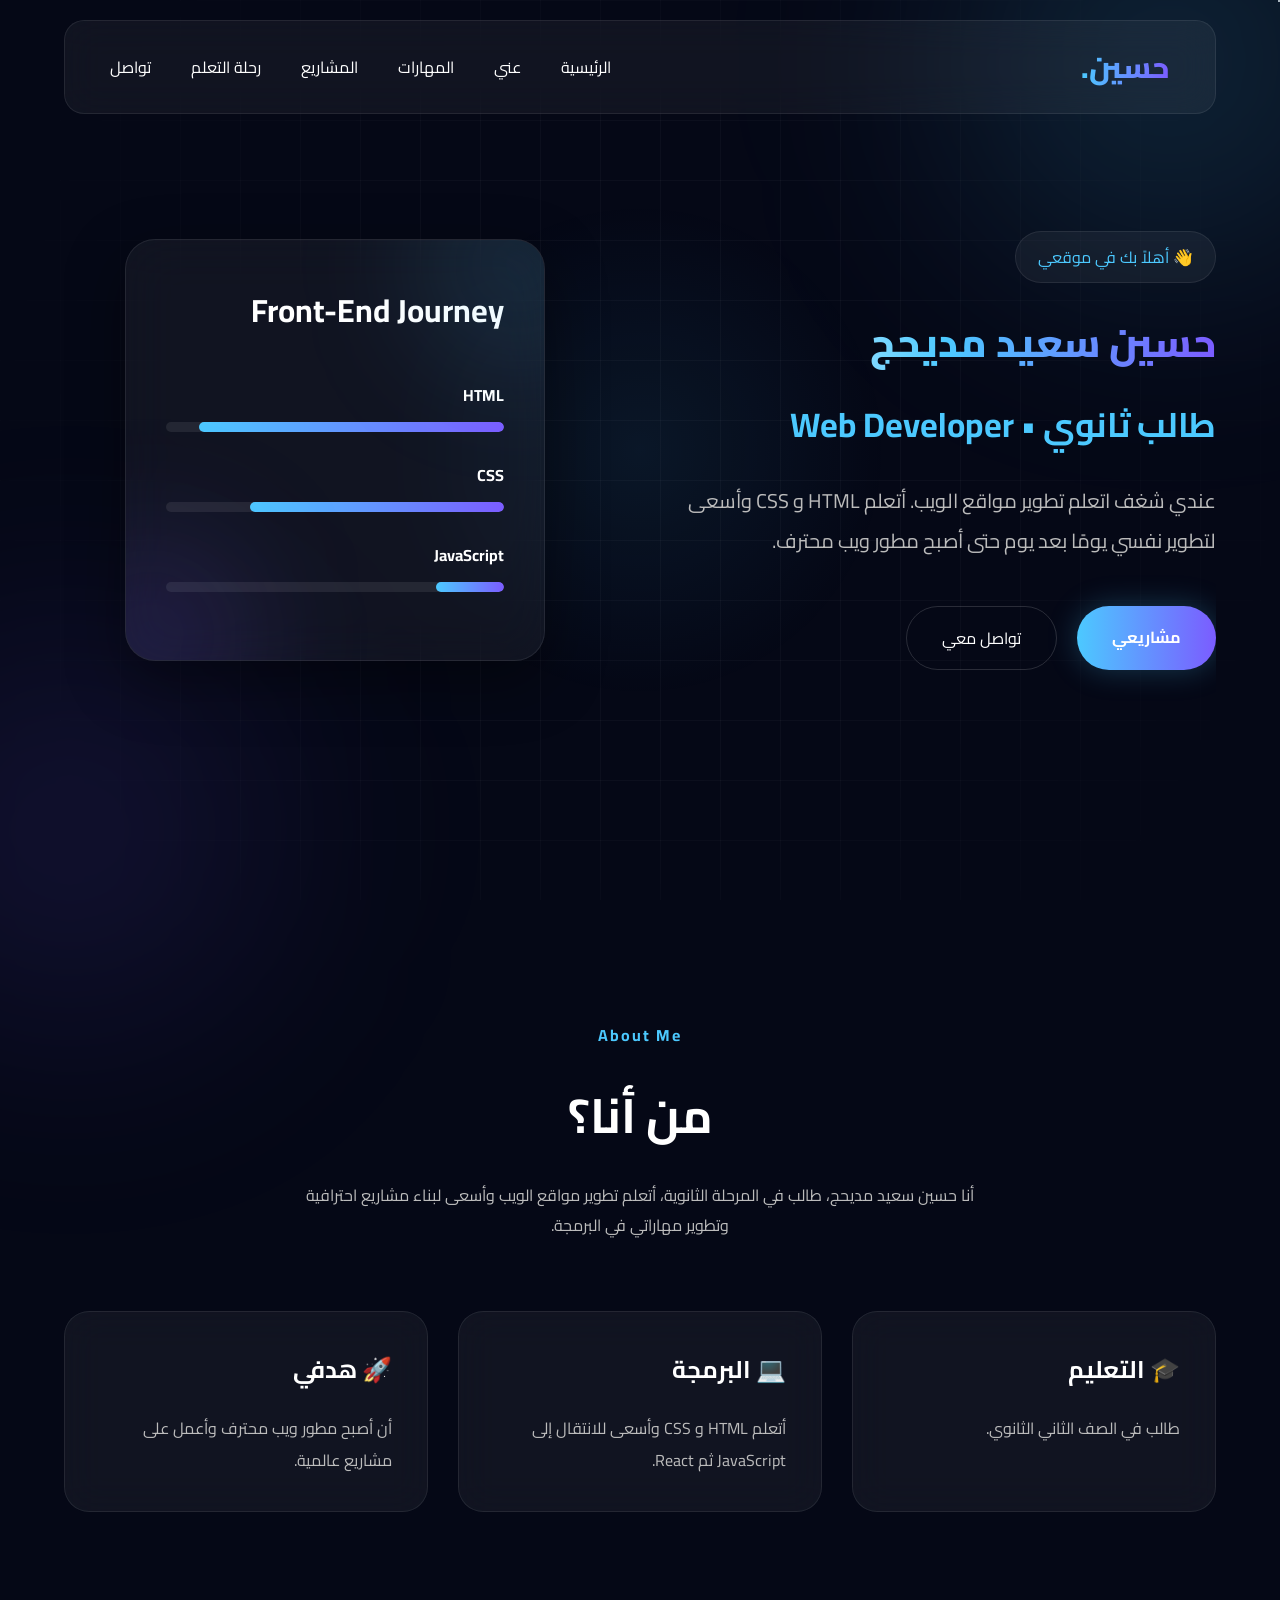
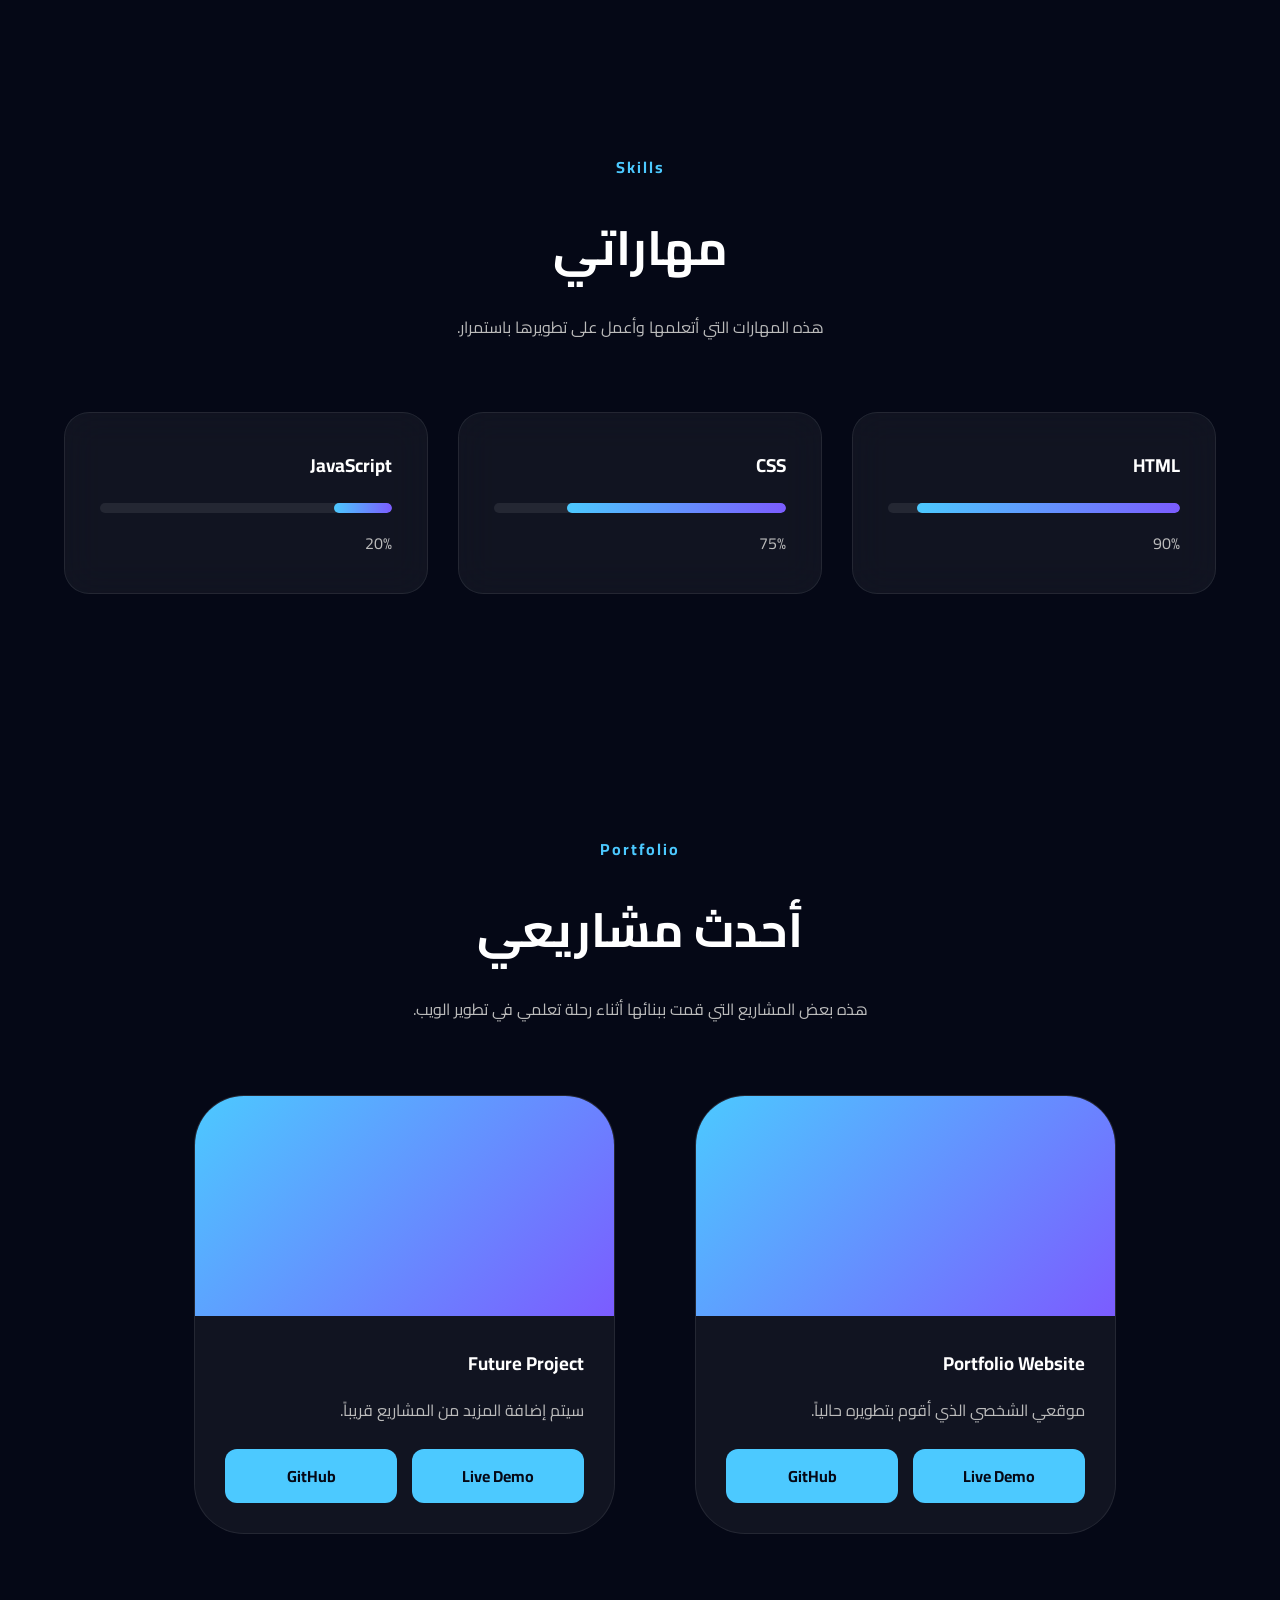
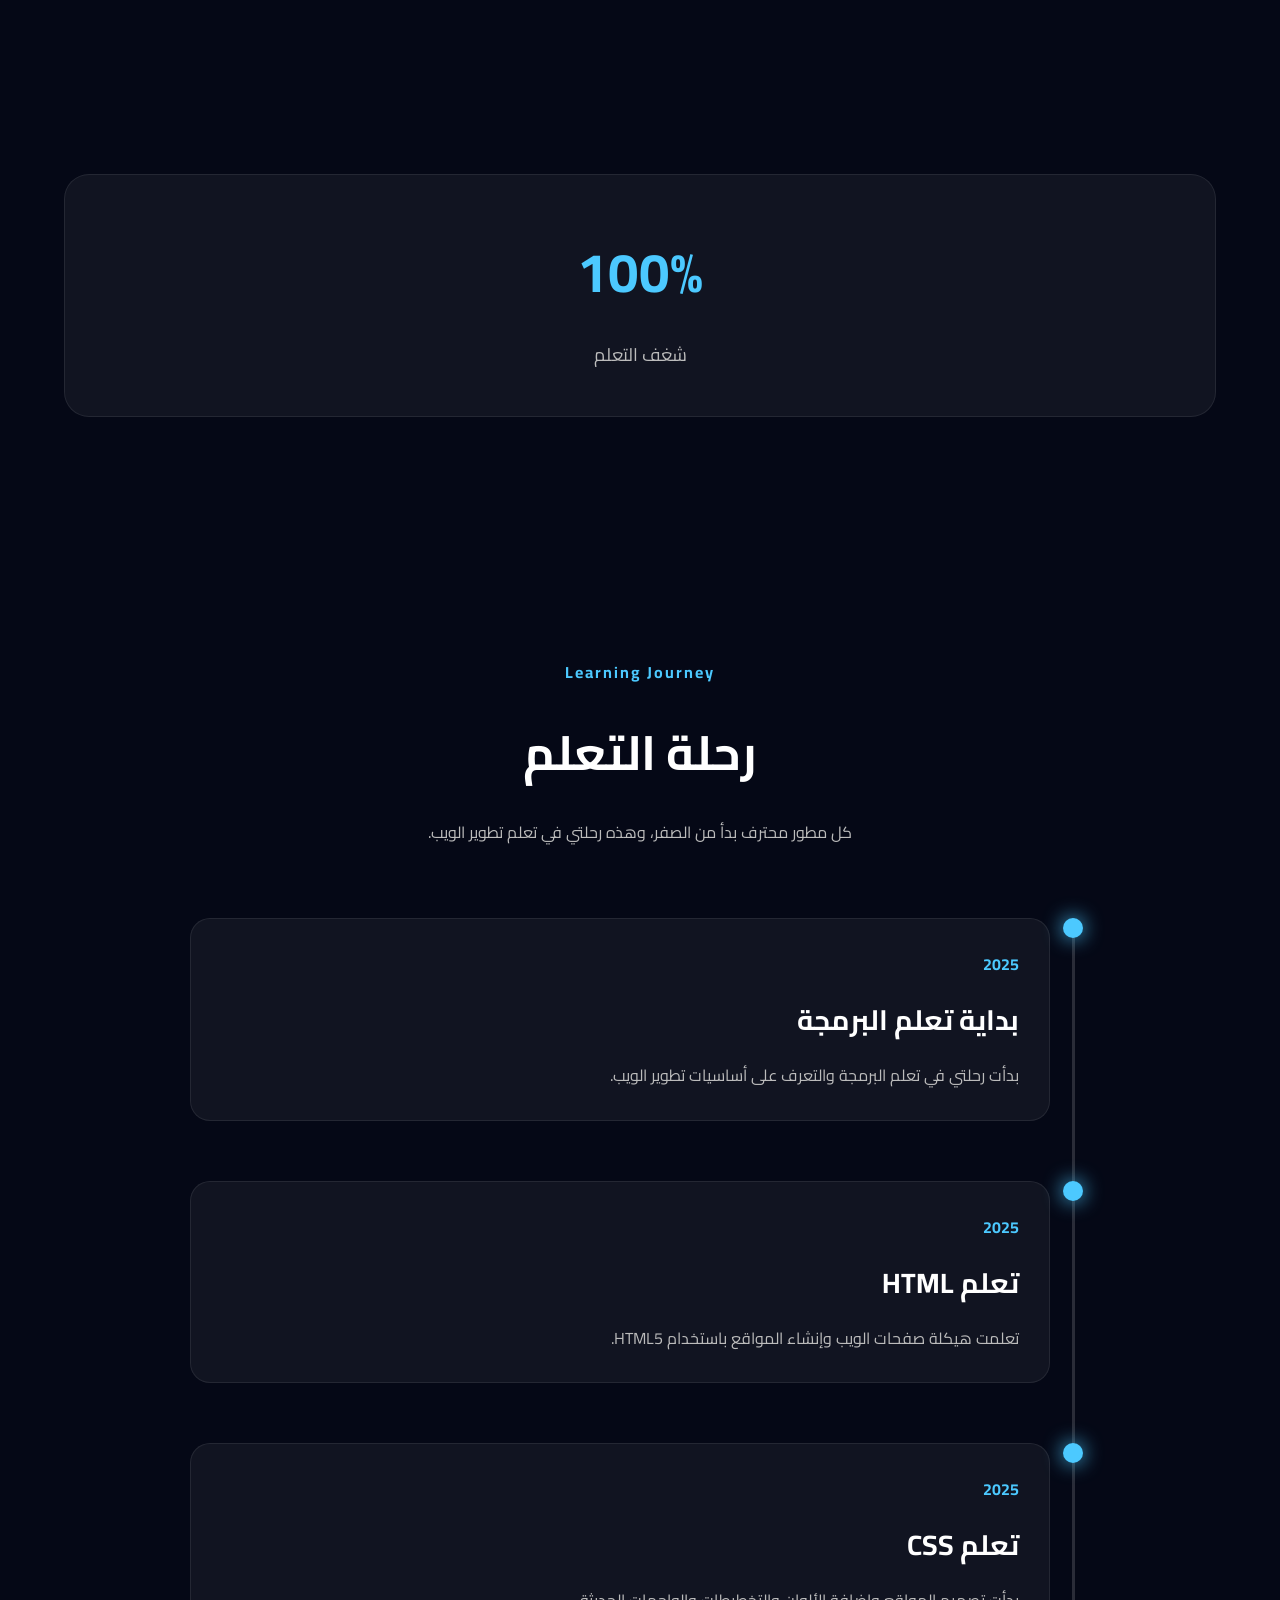
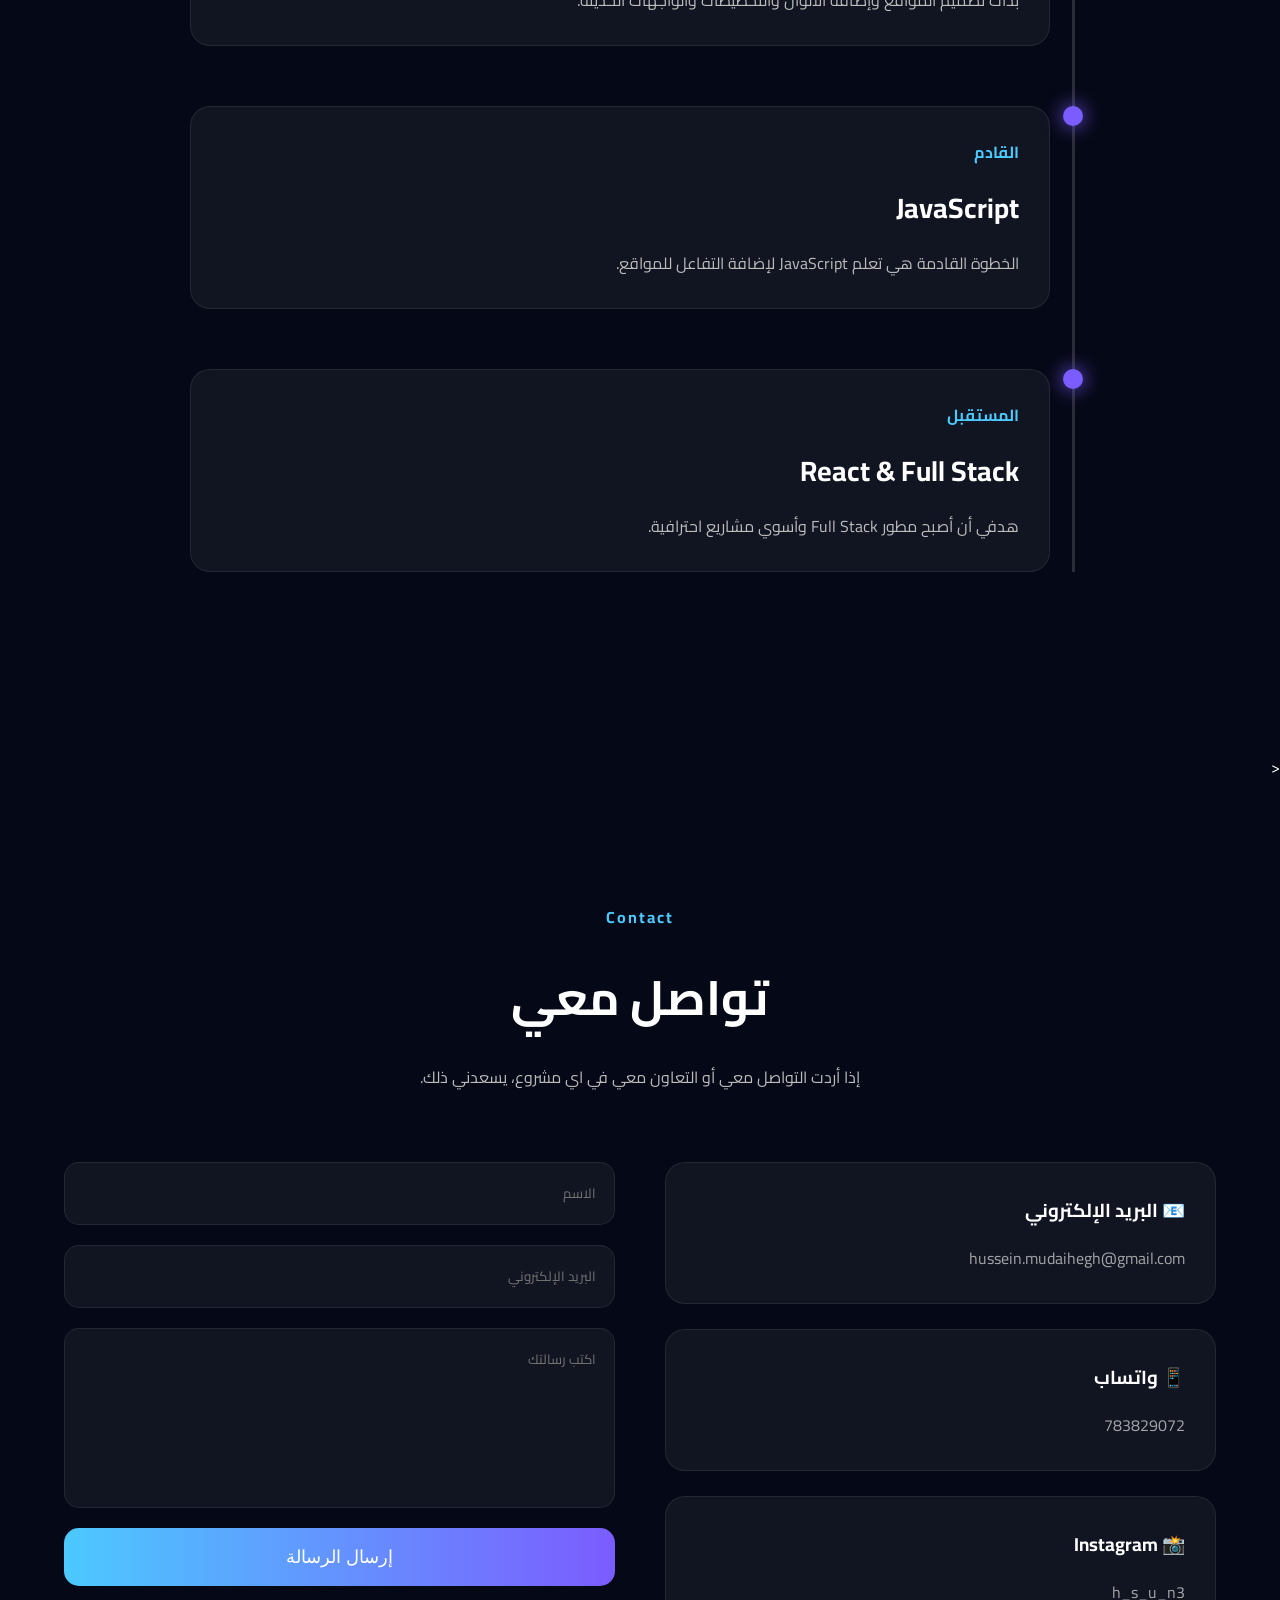
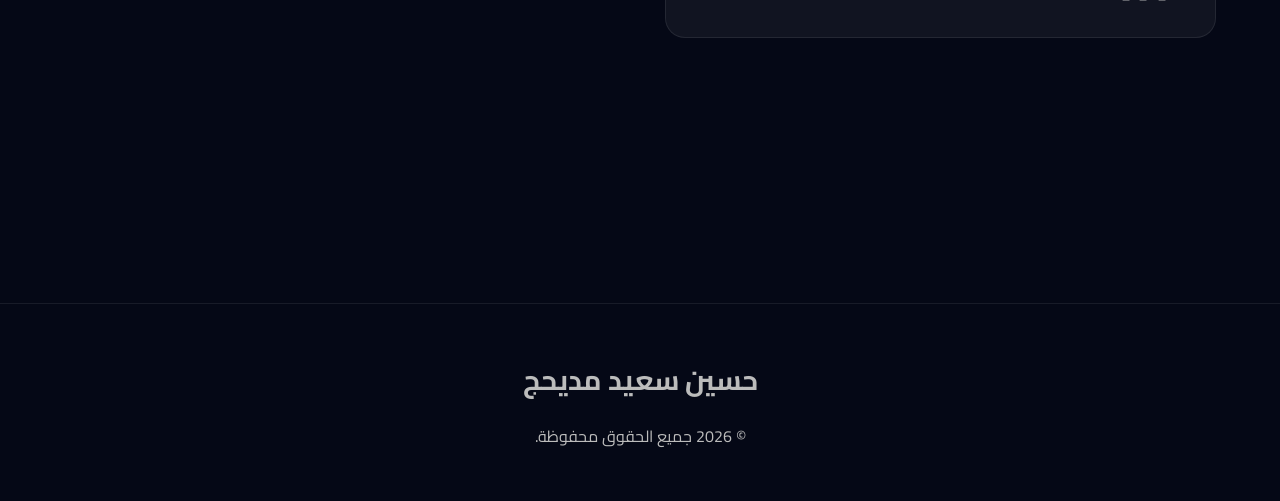
==== commit b0829117: "Add files via upload" ====
--- a/index.html
+++ b/index.html
@@ -519,7 +519,7 @@
 <!-- Contact -->
 <!-- ========================= -->
 
-<section class="contact" id="contact">
+<<section class="contact" id="contact">
 
   <div class="container">
 
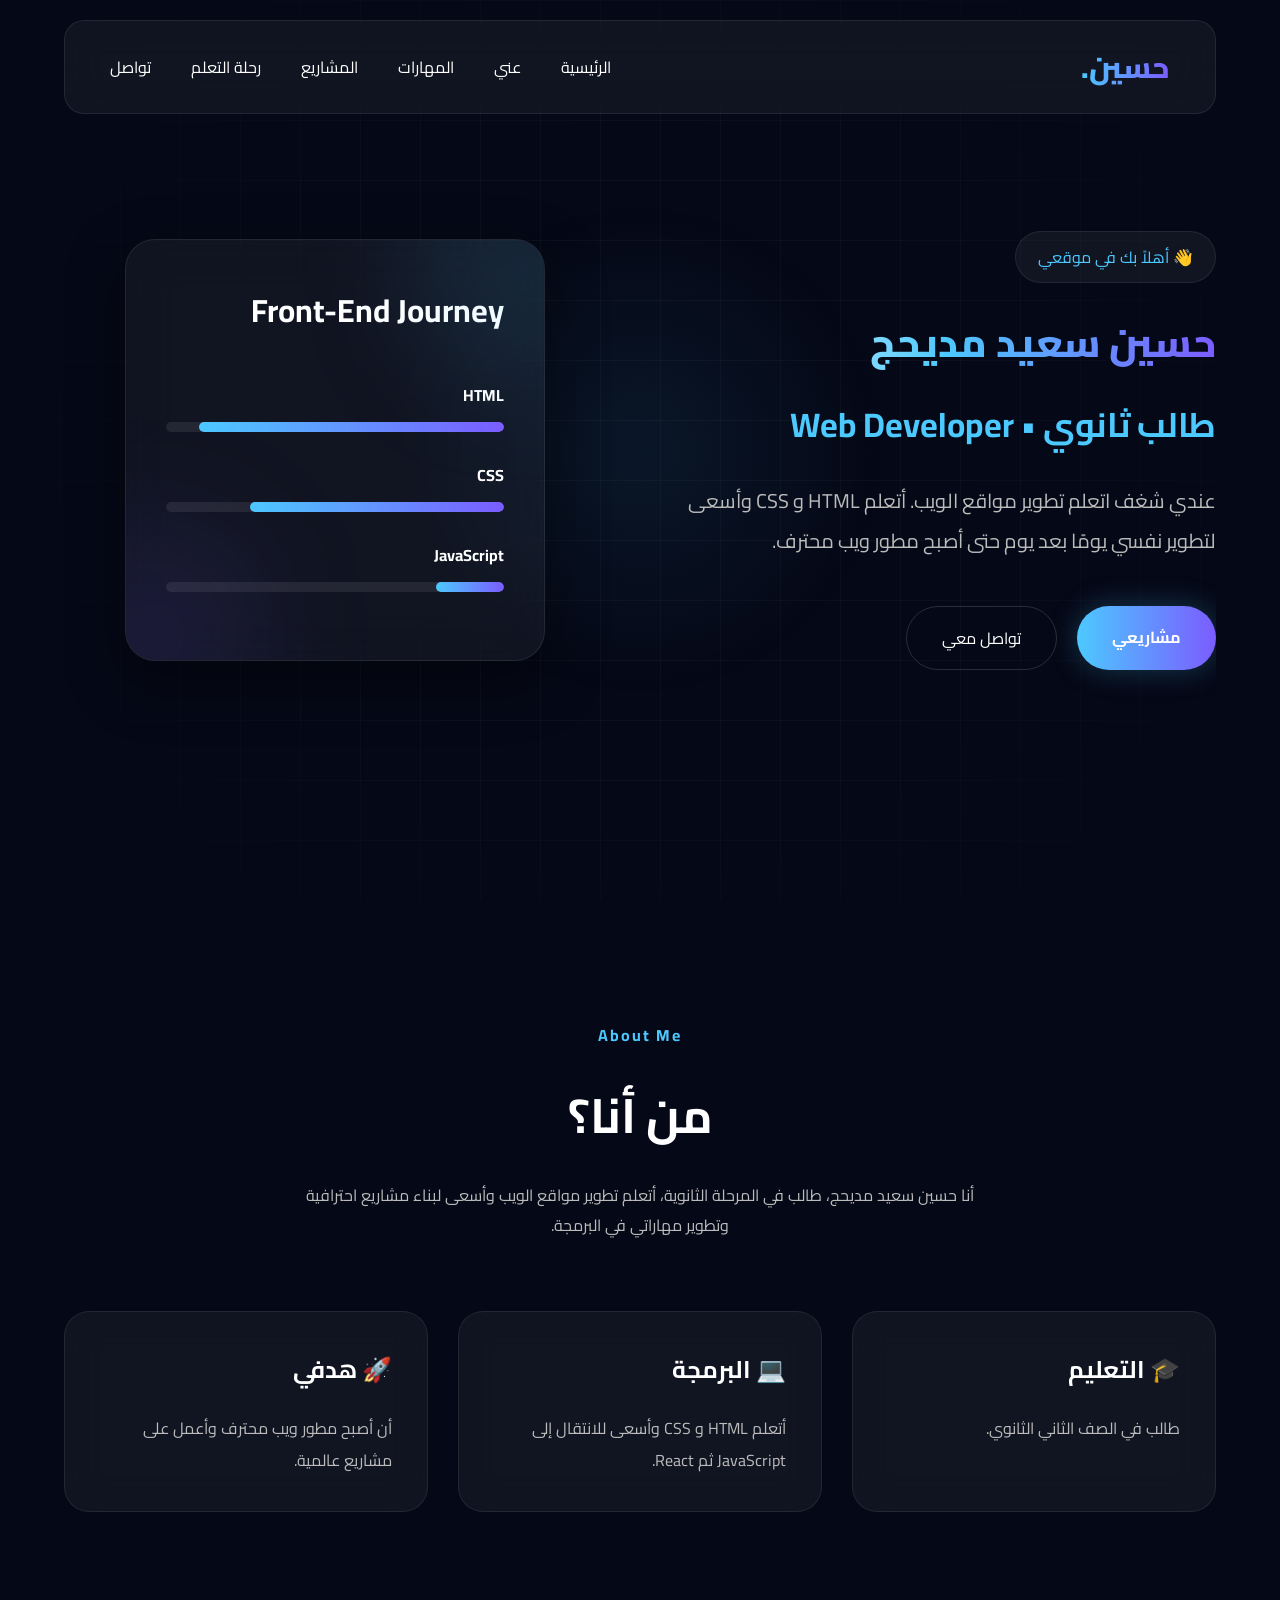
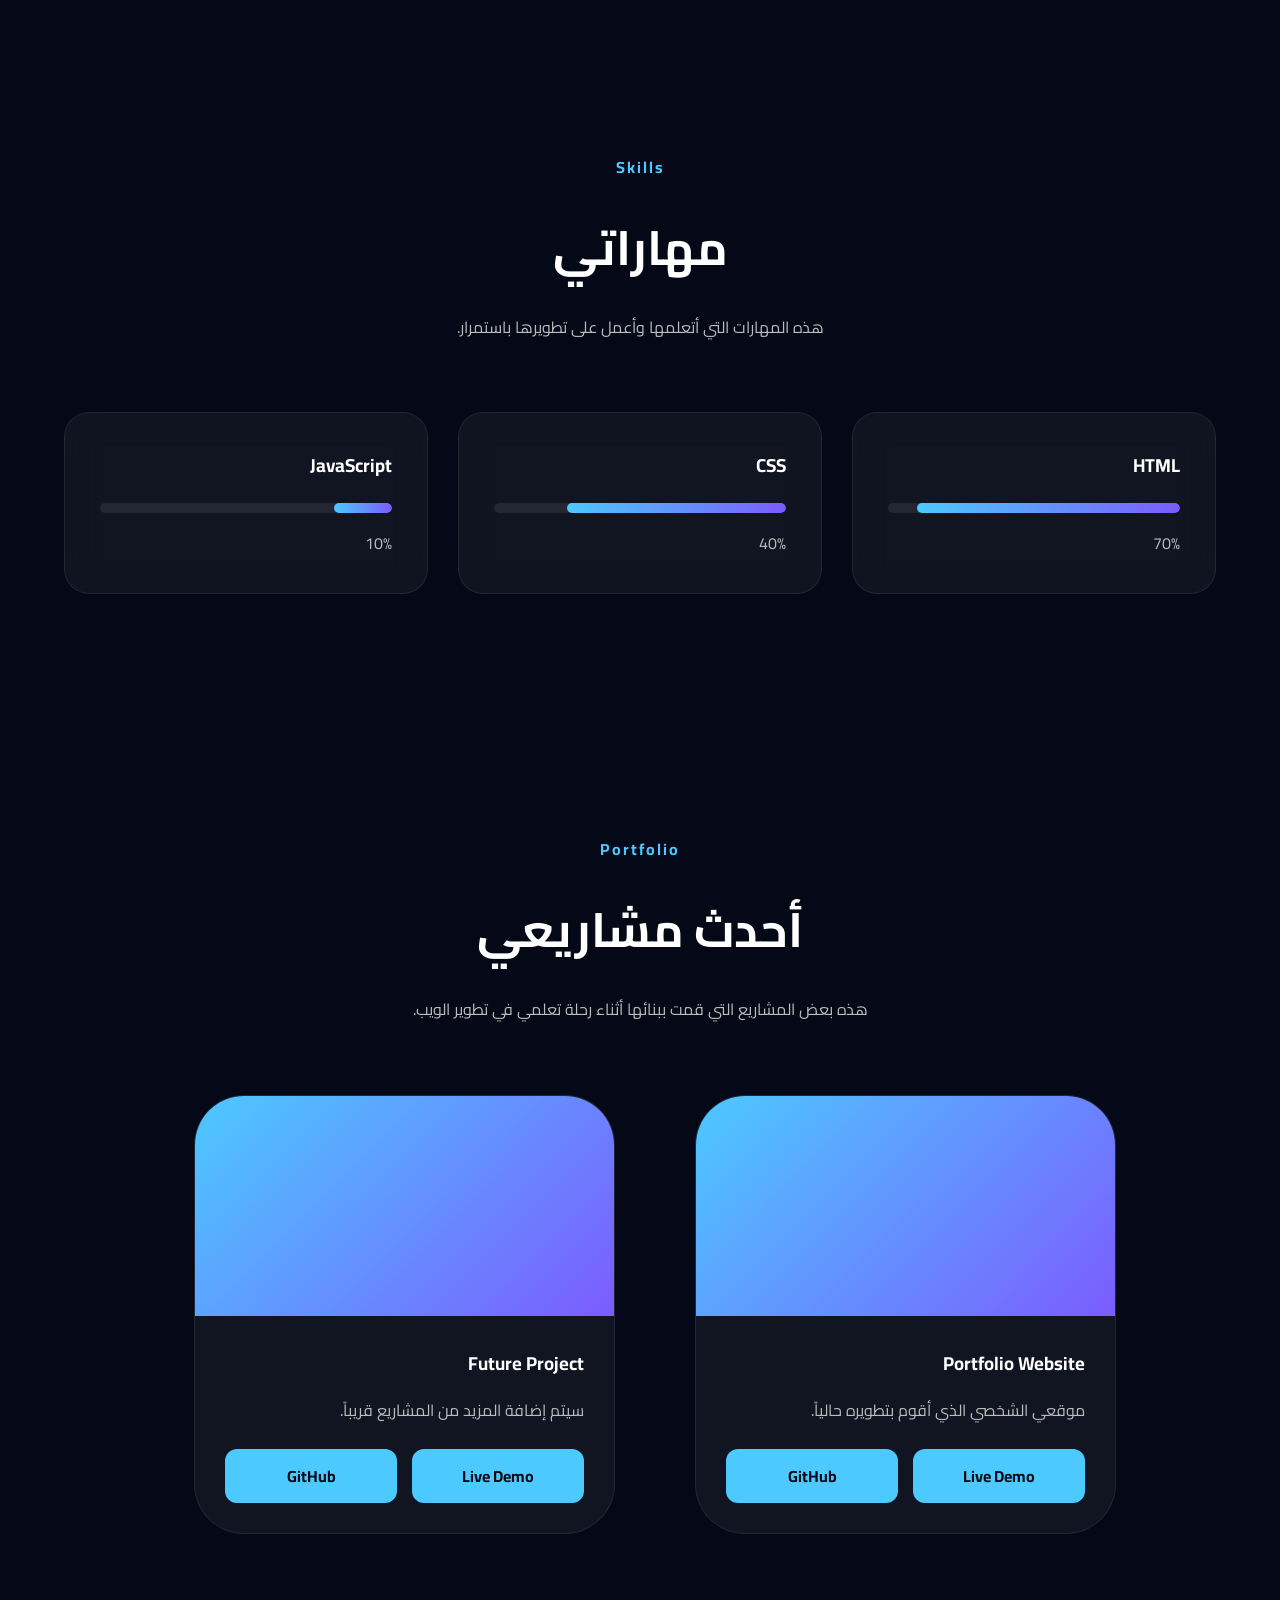
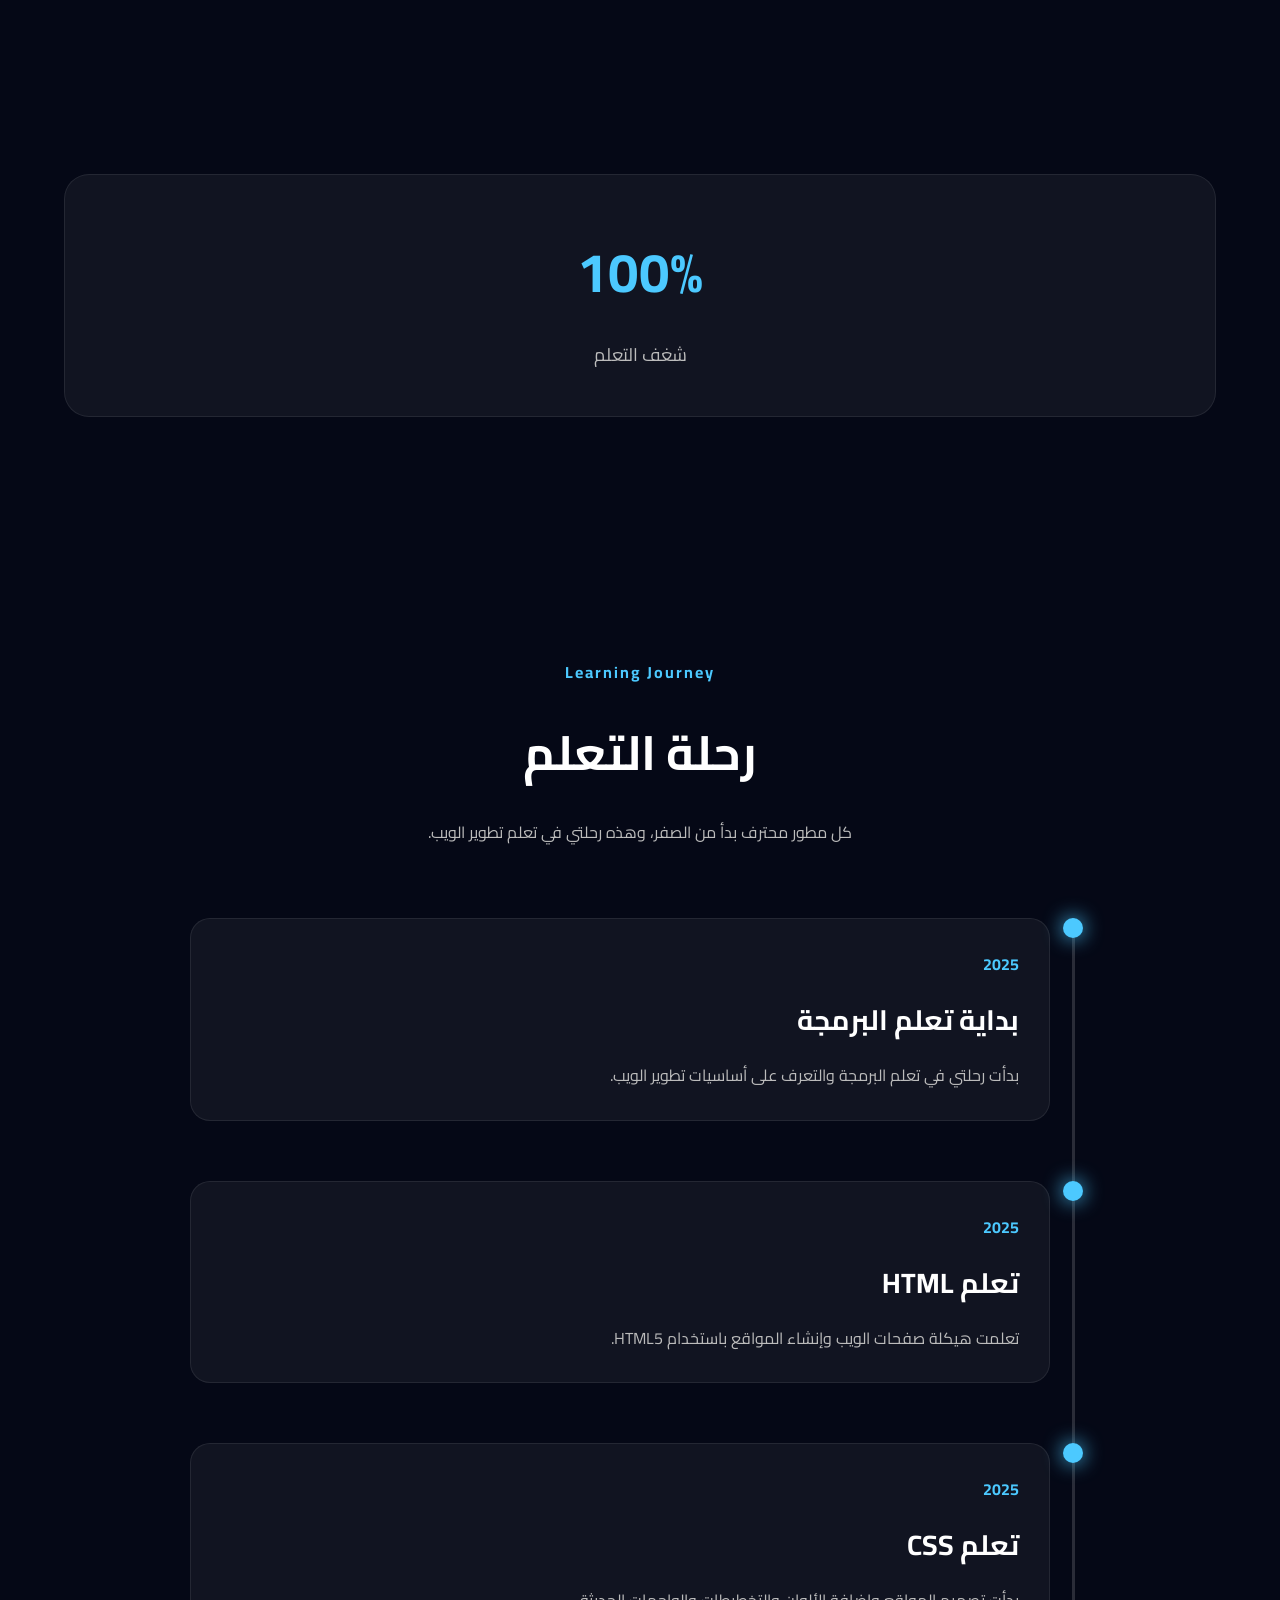
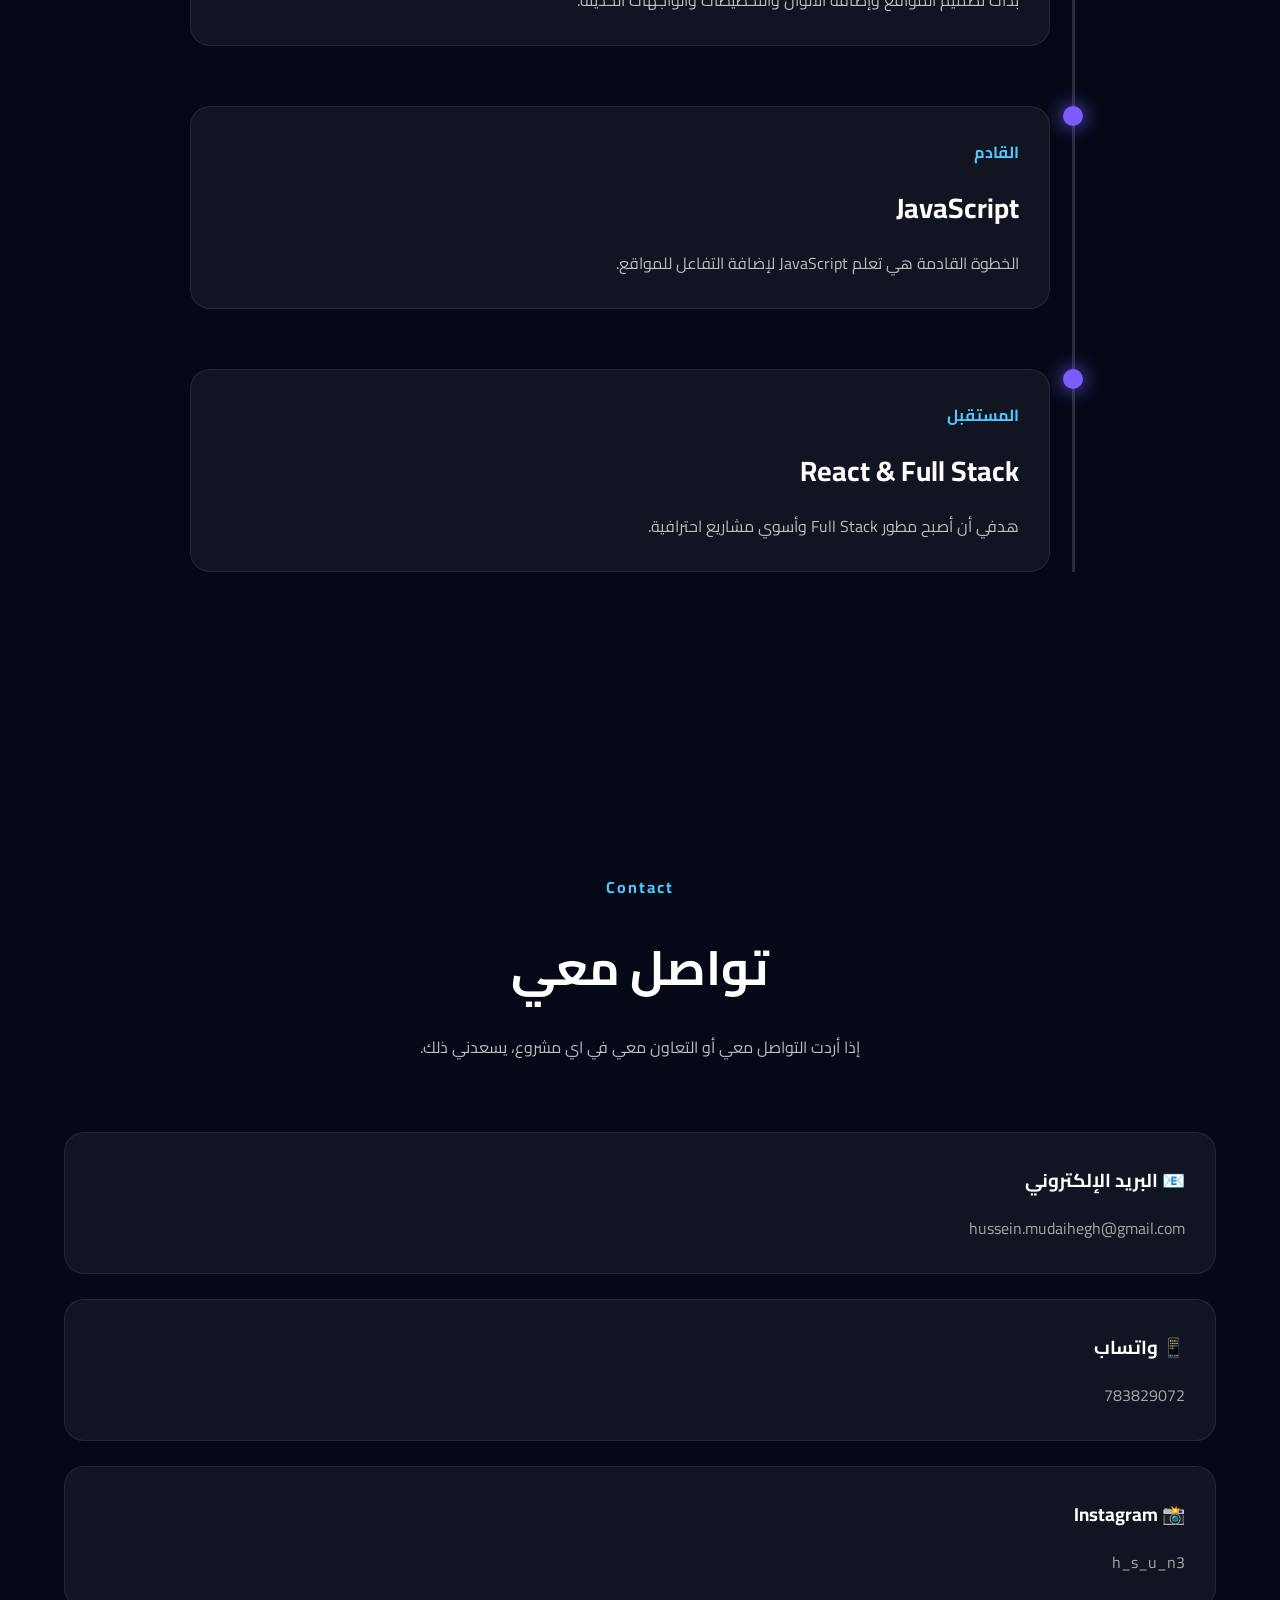
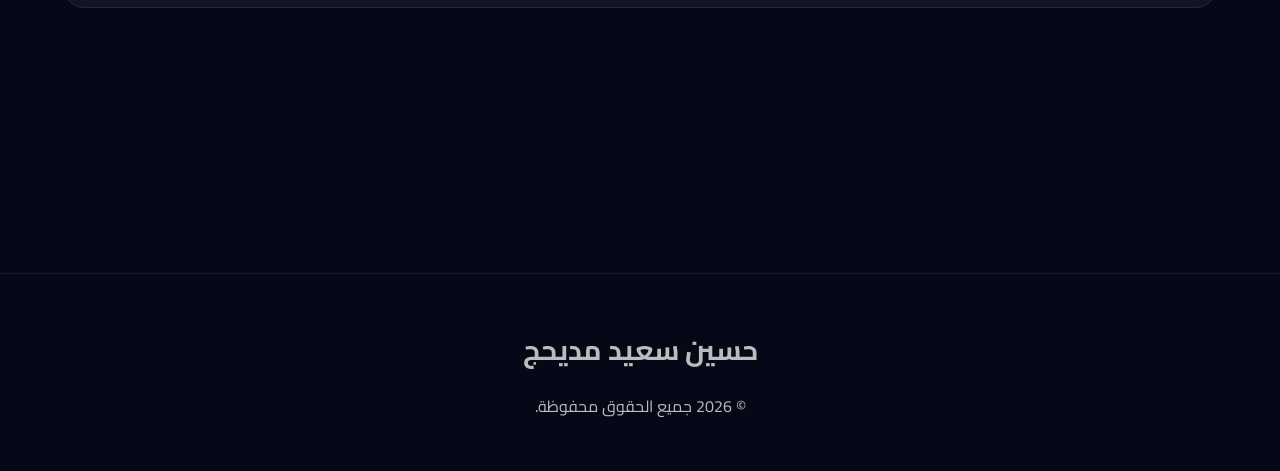
==== commit caccf68d: "Add files via upload" ====
--- a/index.html
+++ b/index.html
@@ -25,44 +25,34 @@
 </head>
 
 <body>
-  <div id="stars"></div>
-
-    <!-- ========================= -->
-    <!-- Background -->
-    <!-- ========================= -->
-
-    <div class="blur blur1"></div>
-    <div class="blur blur2"></div>
-
-    <!-- ========================= -->
-    <!-- Navbar -->
-    <!-- ========================= -->
+ 
 
     <header>
 
-        <nav class="navbar">
-
-            <a href="#" class="logo">
-                حسين.
-            </a>
-
-            <ul>
-
-              <li><a href="#hero">الرئيسية</a></li>
-          
-              <li><a href="#about">عني</a></li>
-          
-              <li><a href="#skills">المهارات</a></li>
-          
-              <li><a href="#projects">المشاريع</a></li>
-          
-              <li><a href="#journey">رحلة التعلم</a></li>
-          
-              <li><a href="#contact">تواصل</a></li>
-          
-          </ul>
-          
-        </nav>
+ 
+      <nav class="navbar">
+
+        <a href="#" class="logo">
+            حسين.
+        </a>
+
+        <ul>
+
+          <li><a href="#hero">الرئيسية</a></li>
+      
+          <li><a href="#about">عني</a></li>
+      
+          <li><a href="#skills">المهارات</a></li>
+      
+          <li><a href="#projects">المشاريع</a></li>
+      
+          <li><a href="#journey">رحلة التعلم</a></li>
+      
+          <li><a href="#contact">تواصل</a></li>
+      
+      </ul>
+      
+    </nav>
 
     </header>
 
@@ -164,7 +154,7 @@
 
     </section>
 
-    <script src="js/main.js"></script>
+   
     <!-- ========================= -->
 <!-- About Me -->
 <!-- ========================= -->
@@ -259,7 +249,7 @@
                   <div class="fill html"></div>
               </div>
 
-              <span>90%</span>
+              <span>70%</span>
 
           </div>
 
@@ -271,7 +261,7 @@
                   <div class="fill css"></div>
               </div>
 
-              <span>75%</span>
+              <span>40%</span>
 
           </div>
 
@@ -283,7 +273,7 @@
                   <div class="fill js"></div>
               </div>
 
-              <span>20%</span>
+              <span>10%</span>
 
           </div>
 
@@ -519,7 +509,7 @@
 <!-- Contact -->
 <!-- ========================= -->
 
-<<section class="contact" id="contact">
+<section class="contact" id="contact">
 
   <div class="container">
 
@@ -573,25 +563,6 @@
               
               </div>
 
-          </div>
-
-          <form class="contact-form">
-
-              <input type="text" placeholder="الاسم">
-
-              <input type="email" placeholder="البريد الإلكتروني">
-
-              <textarea placeholder="اكتب رسالتك"></textarea>
-
-              <button type="submit">
-                  إرسال الرسالة
-              </button>
-
-          </form>
-
-      </div>
-
-  </div>
 
 </section>
 <footer>
--- a/css/style.css
+++ b/css/style.css
@@ -1418,7 +1418,7 @@
 
   display:grid;
 
-  grid-template-columns:1fr 1fr;
+  grid-template-columns:1fr;
 
   gap:50px;}
 
@@ -1867,4 +1867,128 @@
 
     transform:translateY(-6px);
 
+}
+@media (max-width:1023px){
+
+  header{
+    width:95%;
+    margin:15px auto;
+    left:0;
+    right:0;
+    padding:15px 20px;
+    flex-direction:column;
+    gap:15px;
+  }
+
+  .logo{
+    font-size:28px;
+  }
+
+  .navigation{
+    display:flex;
+    flex-wrap:wrap;
+    justify-content:center;
+    gap:10px;
+  }
+
+  .navigation a{
+    padding:8px 12px;
+    font-size:14px;
+  }
+
+  .hero{
+    flex-direction:column;
+    text-align:center;
+    gap:50px;
+    padding-top:170px;
+    min-height:auto;
+  }
+
+  .hero-left,
+  .hero-right{
+    width:100%;
+  }
+
+  .hero-left h1{
+    font-size:34px;
+  }
+
+  .hero-left h2{
+    font-size:28px;
+  }
+
+  .hero-left p{
+    max-width:100%;
+    font-size:18px;
+    margin:auto auto 35px;
+  }
+
+  .buttons{
+    justify-content:center;
+    flex-wrap:wrap;
+  }
+
+  .primary,
+  .secondary{
+    width:220px;
+    text-align:center;
+  }
+
+  .glass{
+    width:100%;
+    max-width:500px;
+    padding:30px;
+  }
+
+  .section-header h2{
+    font-size:40px;
+  }
+
+  .section-header p{
+    width:90%;
+  }
+
+  .about-grid,
+  .skills-grid,
+  .projects-grid,
+  .contact-grid{
+    grid-template-columns:1fr;
+  }
+
+  .timeline{
+    padding-right:25px;
+  }
+
+  .timeline::before{
+    right:10px;
+  }
+
+  .timeline-dot{
+    right:-23px;
+  }
+
+  .timeline-content h3{
+    font-size:24px;
+  }
+
+  .project-buttons{
+    flex-direction:column;
+  }
+
+  .project-buttons a{
+    width:100%;
+  }
+
+  .stat-card h2{
+    font-size:42px;
+  }
+
+  footer h3{
+    font-size:24px;
+  }
+.projects-grid{
+  margin-left:  50px;
+  margin-right: 30px;
+
+}
 }
